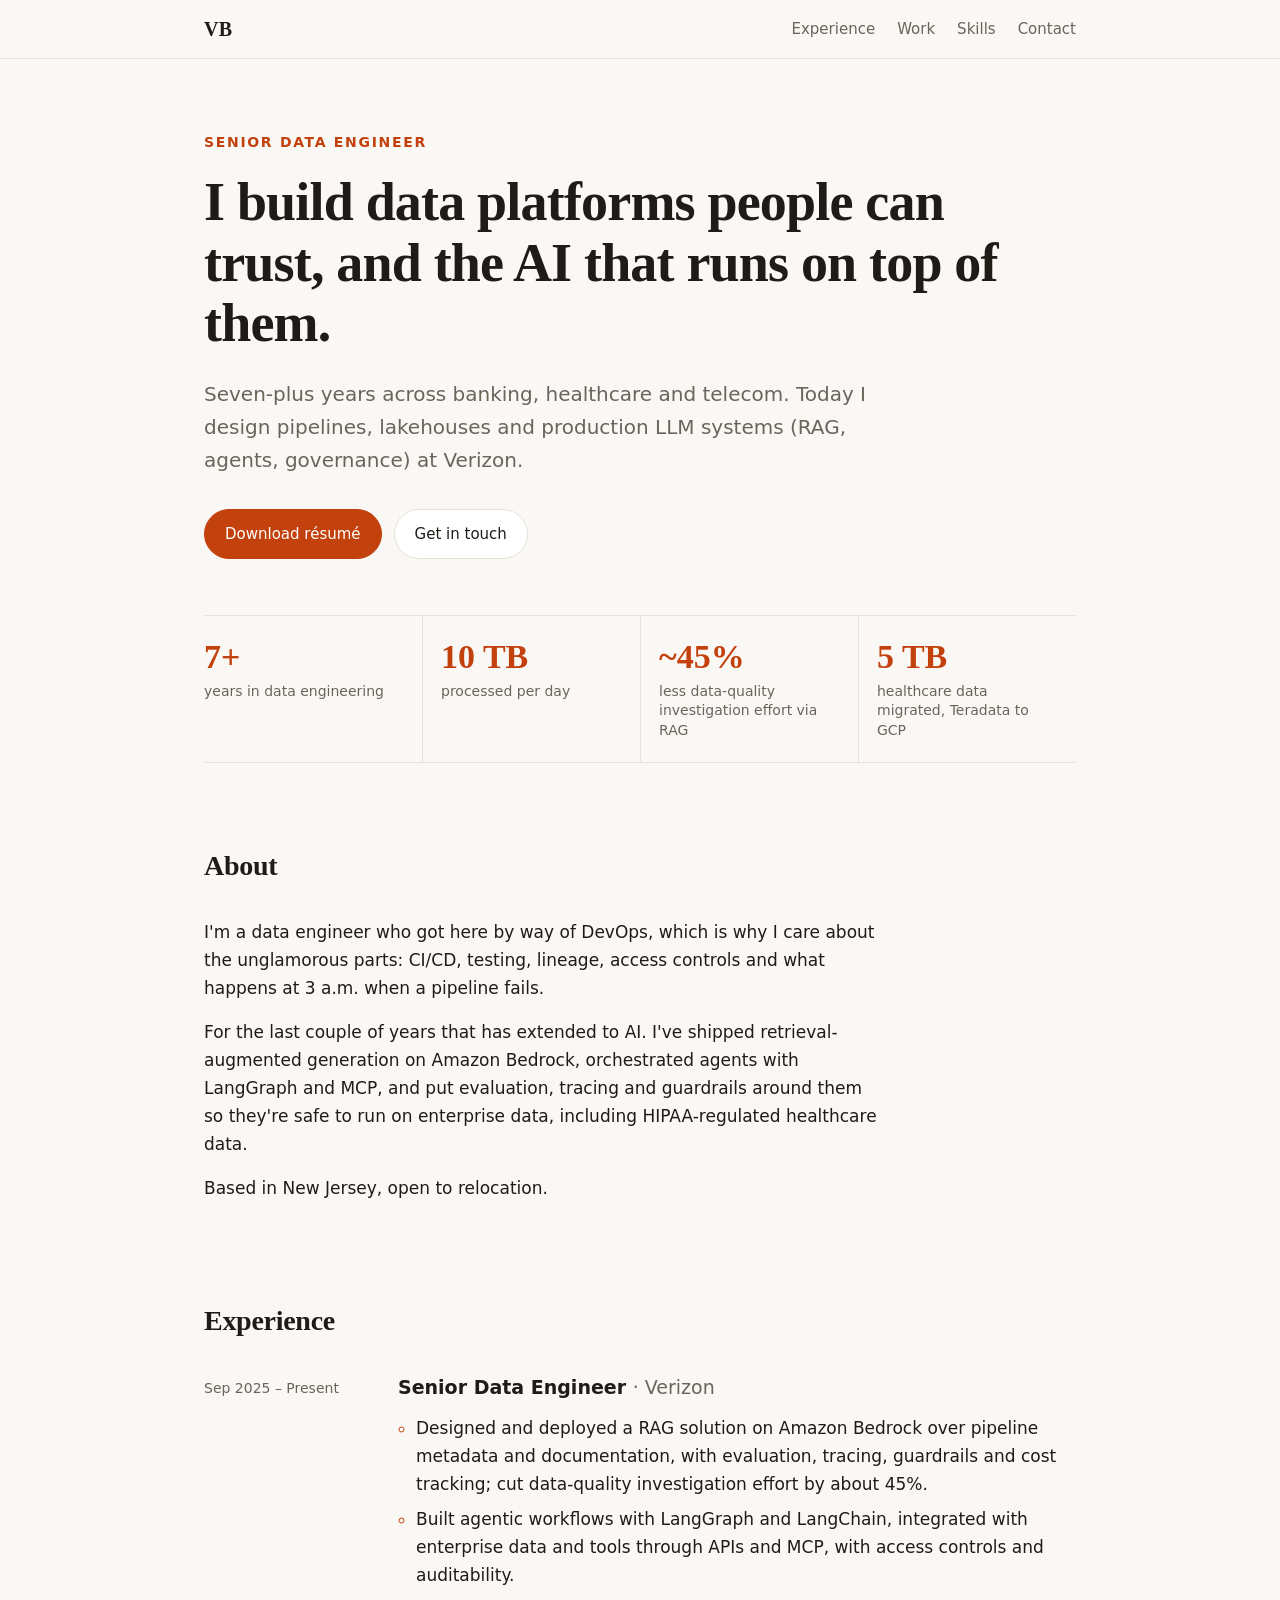
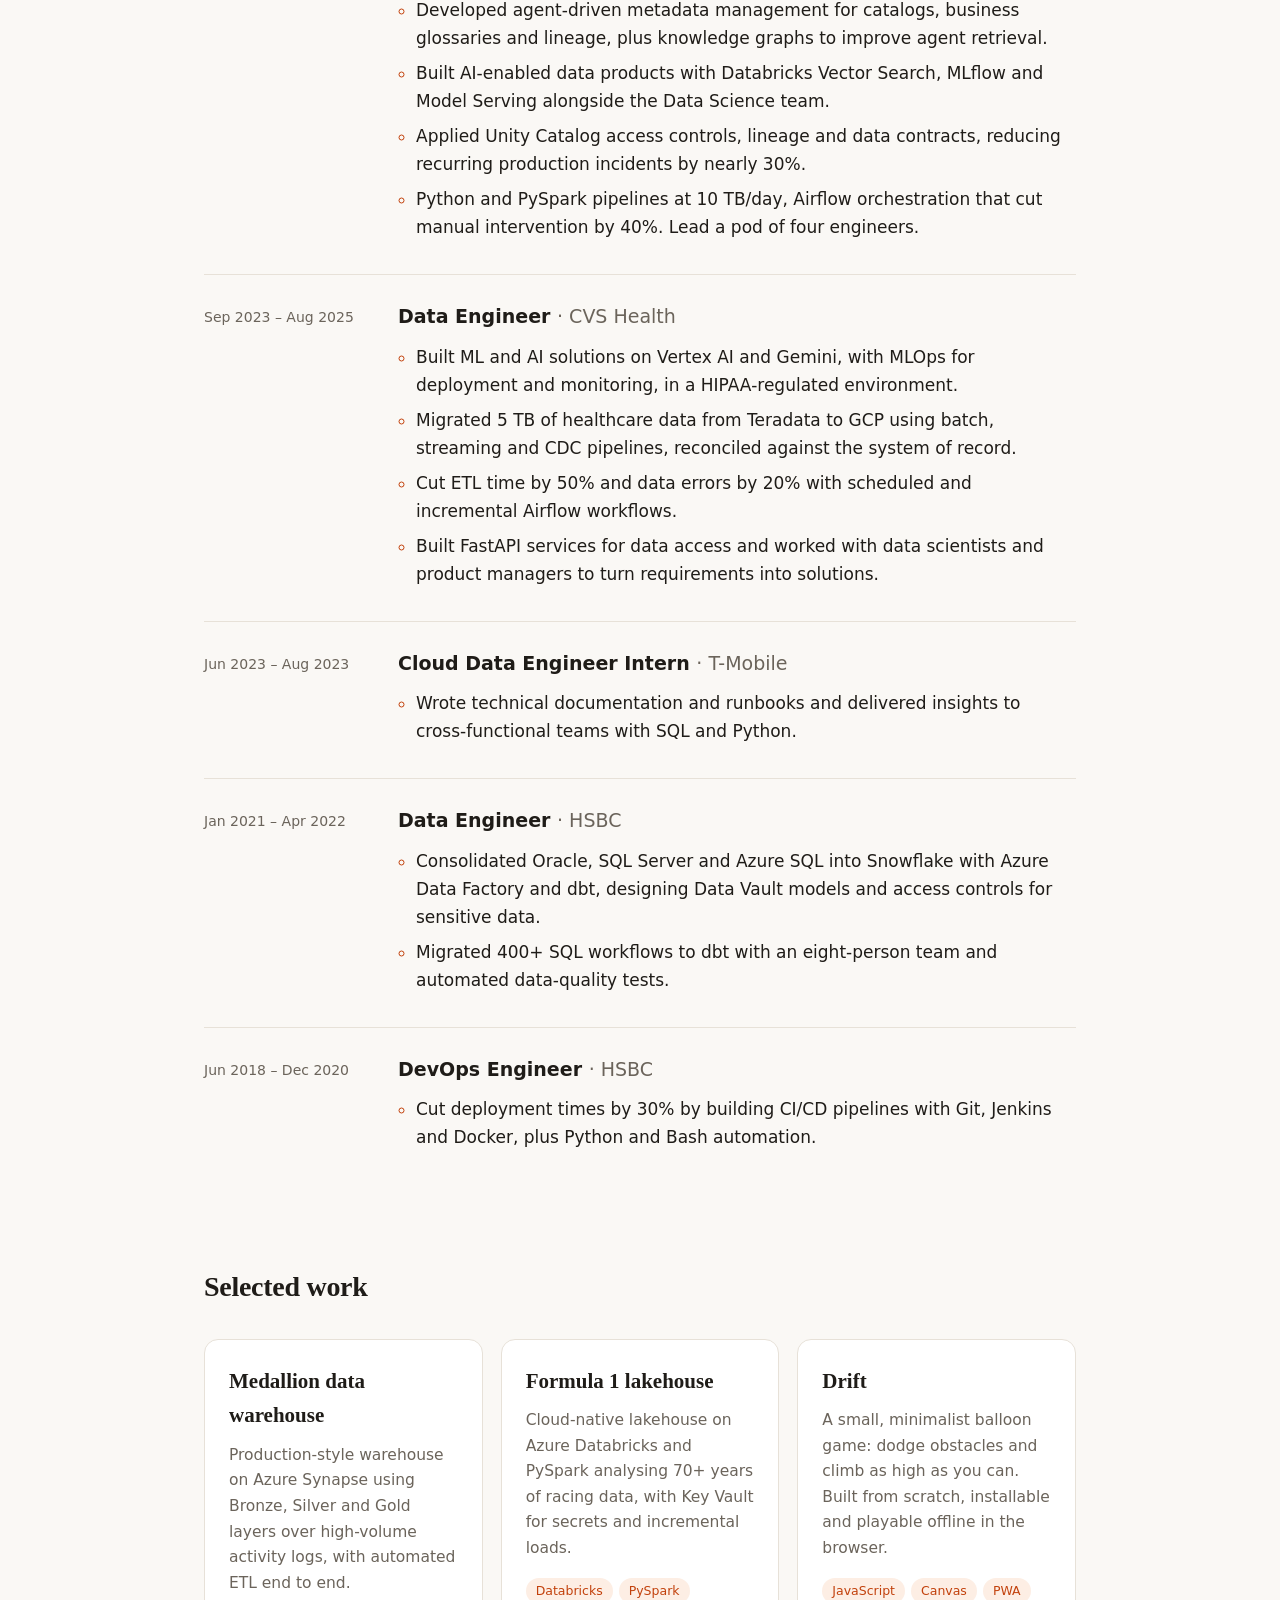
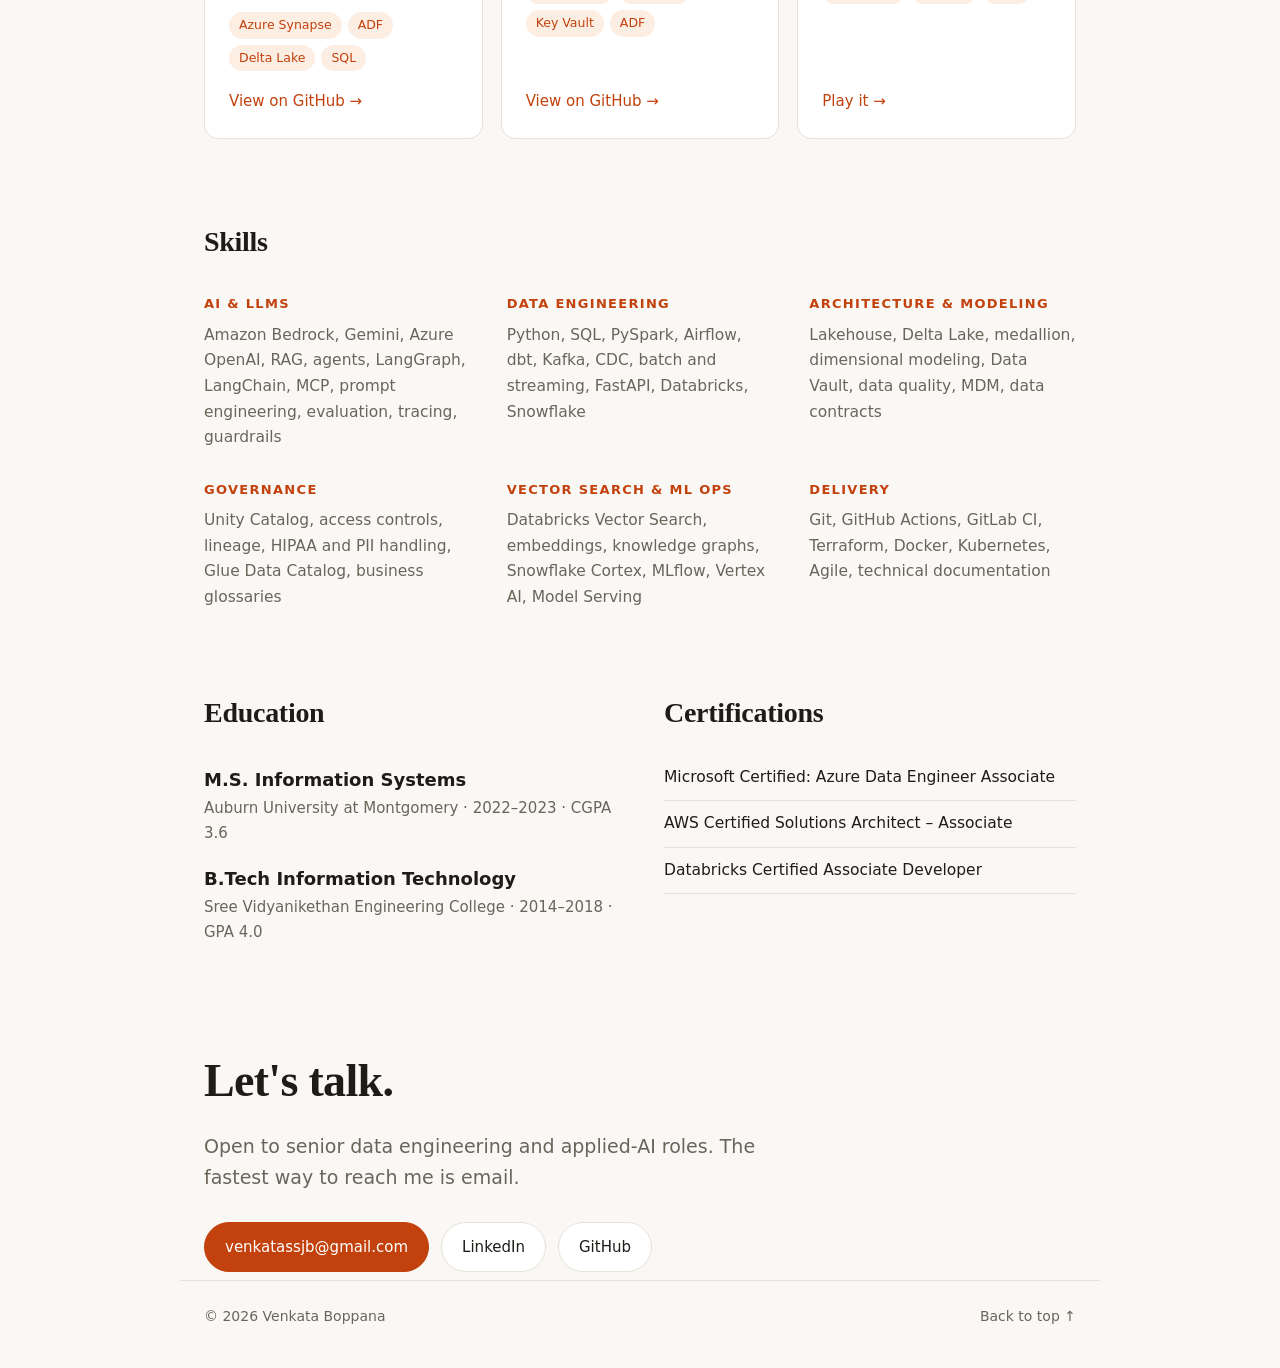
==== index.html @ f1abdfc7 "Redesign portfolio as a static, resume-aligned site Replace the themed React build with a clean stat" ====
<!doctype html>
<html lang="en">
<head>
  <meta charset="utf-8">
  <meta name="viewport" content="width=device-width, initial-scale=1">
  <title>Venkata Boppana — Senior Data Engineer</title>
  <meta name="description" content="Senior Data Engineer building reliable data platforms and production AI systems — RAG, agents, lakehouses and pipelines at scale.">
  <meta name="color-scheme" content="light dark">
  <meta property="og:title" content="Venkata Boppana — Senior Data Engineer">
  <meta property="og:description" content="Reliable data platforms and production AI systems: RAG, agents, lakehouses and pipelines at scale.">
  <meta property="og:type" content="website">
  <link rel="icon" href="data:image/svg+xml,%3Csvg xmlns='http://www.w3.org/2000/svg' viewBox='0 0 64 64'%3E%3Crect width='64' height='64' rx='14' fill='%23c2410c'/%3E%3Ctext x='32' y='44' font-family='Georgia,serif' font-size='36' font-weight='700' text-anchor='middle' fill='white'%3EVB%3C/text%3E%3C/svg%3E">
  <link rel="stylesheet" href="styles.css">
</head>
<body>
  <a class="skip" href="#main">Skip to content</a>

  <header class="nav">
    <div class="wrap nav-inner">
      <a class="brand" href="#top" aria-label="Venkata Boppana, home">VB</a>
      <nav aria-label="Primary">
        <a href="#experience">Experience</a>
        <a href="#work">Work</a>
        <a href="#skills">Skills</a>
        <a href="#contact">Contact</a>
      </nav>
    </div>
  </header>

  <main id="main">
    <!-- HERO -->
    <section class="hero wrap" id="top">
      <p class="eyebrow">Senior Data Engineer</p>
      <h1>I build data platforms people can trust, and the AI that runs on top of them.</h1>
      <p class="lede">Seven-plus years across banking, healthcare and telecom. Today I design pipelines, lakehouses and production LLM systems (RAG, agents, governance) at Verizon.</p>
      <div class="cta">
        <a class="btn primary" href="Venkata_Boppana_Resume.pdf" download>Download résumé</a>
        <a class="btn" href="#contact">Get in touch</a>
      </div>
      <dl class="stats">
        <div><dt>7+</dt><dd>years in data engineering</dd></div>
        <div><dt>10 TB</dt><dd>processed per day</dd></div>
        <div><dt>~45%</dt><dd>less data-quality investigation effort via RAG</dd></div>
        <div><dt>5 TB</dt><dd>healthcare data migrated, Teradata to GCP</dd></div>
      </dl>
    </section>

    <!-- ABOUT -->
    <section class="wrap about" id="about">
      <h2 class="section-title">About</h2>
      <div class="about-body">
        <p>I'm a data engineer who got here by way of DevOps, which is why I care about the unglamorous parts: CI/CD, testing, lineage, access controls and what happens at 3&nbsp;a.m. when a pipeline fails.</p>
        <p>For the last couple of years that has extended to AI. I've shipped retrieval-augmented generation on Amazon Bedrock, orchestrated agents with LangGraph and MCP, and put evaluation, tracing and guardrails around them so they're safe to run on enterprise data, including HIPAA-regulated healthcare data.</p>
        <p>Based in New Jersey, open to relocation.</p>
      </div>
    </section>

    <!-- EXPERIENCE -->
    <section class="wrap" id="experience">
      <h2 class="section-title">Experience</h2>
      <ol class="timeline">
        <li>
          <div class="when">Sep 2025 – Present</div>
          <div class="what">
            <h3>Senior Data Engineer <span>Verizon</span></h3>
            <ul>
              <li>Designed and deployed a RAG solution on Amazon Bedrock over pipeline metadata and documentation, with evaluation, tracing, guardrails and cost tracking; cut data-quality investigation effort by about 45%.</li>
              <li>Built agentic workflows with LangGraph and LangChain, integrated with enterprise data and tools through APIs and MCP, with access controls and auditability.</li>
              <li>Developed agent-driven metadata management for catalogs, business glossaries and lineage, plus knowledge graphs to improve agent retrieval.</li>
              <li>Built AI-enabled data products with Databricks Vector Search, MLflow and Model Serving alongside the Data Science team.</li>
              <li>Applied Unity Catalog access controls, lineage and data contracts, reducing recurring production incidents by nearly 30%.</li>
              <li>Python and PySpark pipelines at 10&nbsp;TB/day, Airflow orchestration that cut manual intervention by 40%. Lead a pod of four engineers.</li>
            </ul>
          </div>
        </li>
        <li>
          <div class="when">Sep 2023 – Aug 2025</div>
          <div class="what">
            <h3>Data Engineer <span>CVS Health</span></h3>
            <ul>
              <li>Built ML and AI solutions on Vertex AI and Gemini, with MLOps for deployment and monitoring, in a HIPAA-regulated environment.</li>
              <li>Migrated 5&nbsp;TB of healthcare data from Teradata to GCP using batch, streaming and CDC pipelines, reconciled against the system of record.</li>
              <li>Cut ETL time by 50% and data errors by 20% with scheduled and incremental Airflow workflows.</li>
              <li>Built FastAPI services for data access and worked with data scientists and product managers to turn requirements into solutions.</li>
            </ul>
          </div>
        </li>
        <li>
          <div class="when">Jun 2023 – Aug 2023</div>
          <div class="what">
            <h3>Cloud Data Engineer Intern <span>T-Mobile</span></h3>
            <ul><li>Wrote technical documentation and runbooks and delivered insights to cross-functional teams with SQL and Python.</li></ul>
          </div>
        </li>
        <li>
          <div class="when">Jan 2021 – Apr 2022</div>
          <div class="what">
            <h3>Data Engineer <span>HSBC</span></h3>
            <ul>
              <li>Consolidated Oracle, SQL Server and Azure SQL into Snowflake with Azure Data Factory and dbt, designing Data Vault models and access controls for sensitive data.</li>
              <li>Migrated 400+ SQL workflows to dbt with an eight-person team and automated data-quality tests.</li>
            </ul>
          </div>
        </li>
        <li>
          <div class="when">Jun 2018 – Dec 2020</div>
          <div class="what">
            <h3>DevOps Engineer <span>HSBC</span></h3>
            <ul><li>Cut deployment times by 30% by building CI/CD pipelines with Git, Jenkins and Docker, plus Python and Bash automation.</li></ul>
          </div>
        </li>
      </ol>
    </section>

    <!-- WORK -->
    <section class="wrap" id="work">
      <h2 class="section-title">Selected work</h2>
      <div class="cards">
        <article class="card">
          <h3>Medallion data warehouse</h3>
          <p>Production-style warehouse on Azure Synapse using Bronze, Silver and Gold layers over high-volume activity logs, with automated ETL end to end.</p>
          <ul class="tags"><li>Azure Synapse</li><li>ADF</li><li>Delta Lake</li><li>SQL</li></ul>
          <a class="link" href="https://github.com/VenkataSathyaBoppana/DataWareHouse_Activity" target="_blank" rel="noopener">View on GitHub →</a>
        </article>
        <article class="card">
          <h3>Formula 1 lakehouse</h3>
          <p>Cloud-native lakehouse on Azure Databricks and PySpark analysing 70+ years of racing data, with Key Vault for secrets and incremental loads.</p>
          <ul class="tags"><li>Databricks</li><li>PySpark</li><li>Key Vault</li><li>ADF</li></ul>
          <a class="link" href="https://github.com/VenkataSathyaBoppana/Databricks_Project_On_Formula1" target="_blank" rel="noopener">View on GitHub →</a>
        </article>
        <article class="card">
          <h3>Drift</h3>
          <p>A small, minimalist balloon game: dodge obstacles and climb as high as you can. Built from scratch, installable and playable offline in the browser.</p>
          <ul class="tags"><li>JavaScript</li><li>Canvas</li><li>PWA</li></ul>
          <a class="link" href="drift/">Play it →</a>
        </article>
      </div>
    </section>

    <!-- SKILLS -->
    <section class="wrap" id="skills">
      <h2 class="section-title">Skills</h2>
      <div class="skills">
        <div><h3>AI &amp; LLMs</h3><p>Amazon Bedrock, Gemini, Azure OpenAI, RAG, agents, LangGraph, LangChain, MCP, prompt engineering, evaluation, tracing, guardrails</p></div>
        <div><h3>Data engineering</h3><p>Python, SQL, PySpark, Airflow, dbt, Kafka, CDC, batch and streaming, FastAPI, Databricks, Snowflake</p></div>
        <div><h3>Architecture &amp; modeling</h3><p>Lakehouse, Delta Lake, medallion, dimensional modeling, Data Vault, data quality, MDM, data contracts</p></div>
        <div><h3>Governance</h3><p>Unity Catalog, access controls, lineage, HIPAA and PII handling, Glue Data Catalog, business glossaries</p></div>
        <div><h3>Vector search &amp; ML ops</h3><p>Databricks Vector Search, embeddings, knowledge graphs, Snowflake Cortex, MLflow, Vertex AI, Model Serving</p></div>
        <div><h3>Delivery</h3><p>Git, GitHub Actions, GitLab CI, Terraform, Docker, Kubernetes, Agile, technical documentation</p></div>
      </div>
    </section>

    <!-- EDUCATION -->
    <section class="wrap two-col" id="education">
      <div>
        <h2 class="section-title">Education</h2>
        <div class="edu">
          <h3>M.S. Information Systems</h3>
          <p>Auburn University at Montgomery · 2022–2023 · CGPA 3.6</p>
        </div>
        <div class="edu">
          <h3>B.Tech Information Technology</h3>
          <p>Sree Vidyanikethan Engineering College · 2014–2018 · GPA 4.0</p>
        </div>
      </div>
      <div>
        <h2 class="section-title">Certifications</h2>
        <ul class="certs">
          <li>Microsoft Certified: Azure Data Engineer Associate</li>
          <li>AWS Certified Solutions Architect – Associate</li>
          <li>Databricks Certified Associate Developer</li>
        </ul>
      </div>
    </section>

    <!-- CONTACT -->
    <section class="wrap contact" id="contact">
      <h2>Let's talk.</h2>
      <p>Open to senior data engineering and applied-AI roles. The fastest way to reach me is email.</p>
      <div class="cta">
        <a class="btn primary" href="mailto:venkatassjb@gmail.com">venkatassjb@gmail.com</a>
        <a class="btn" href="https://www.linkedin.com/in/venkata-sathya-sai-jashwanth-boppana/" target="_blank" rel="noopener">LinkedIn</a>
        <a class="btn" href="https://github.com/VenkataSathyaBoppana" target="_blank" rel="noopener">GitHub</a>
      </div>
    </section>
  </main>

  <footer class="wrap foot">
    <span>© <span id="yr">2026</span> Venkata Boppana</span>
    <a href="#top">Back to top ↑</a>
  </footer>

  <script src="script.js"></script>
</body>
</html>
---- styles.css ----
:root {
  --bg: #faf8f5;
  --surface: #ffffff;
  --fg: #1f1c18;
  --muted: #6b645b;
  --line: #e7e1d8;
  --accent: #c2410c;
  --accent-soft: #fdeee4;
  --serif: "Iowan Old Style", "Palatino Linotype", Palatino, Georgia, "Times New Roman", serif;
  --sans: ui-sans-serif, system-ui, -apple-system, "Segoe UI", Roboto, "Helvetica Neue", Arial, sans-serif;
  --radius: 14px;
}
@media (prefers-color-scheme: dark) {
  :root {
    --bg: #16140f;
    --surface: #1e1b15;
    --fg: #f1ece4;
    --muted: #a39a8c;
    --line: #2e2a22;
    --accent: #f08a52;
    --accent-soft: #2a1d14;
  }
}
* { box-sizing: border-box; }
html { scroll-behavior: smooth; scroll-padding-top: 72px; }
body {
  margin: 0; background: var(--bg); color: var(--fg);
  font: 17px/1.65 var(--sans); -webkit-font-smoothing: antialiased;
}
a { color: inherit; }
.wrap { max-width: 920px; margin: 0 auto; padding: 0 24px; }
.skip { position: absolute; left: -999px; }
.skip:focus { left: 16px; top: 12px; background: var(--fg); color: var(--bg); padding: 8px 12px; border-radius: 8px; z-index: 50; }

/* nav */
.nav { position: sticky; top: 0; z-index: 20; background: color-mix(in srgb, var(--bg) 88%, transparent); backdrop-filter: blur(10px); border-bottom: 1px solid var(--line); }
.nav-inner { display: flex; align-items: center; justify-content: space-between; height: 58px; }
.brand { font-family: var(--serif); font-weight: 700; font-size: 20px; text-decoration: none; letter-spacing: .02em; }
.nav nav { display: flex; gap: 22px; }
.nav nav a { text-decoration: none; font-size: 15px; color: var(--muted); transition: color .15s; }
.nav nav a:hover { color: var(--fg); }

/* hero */
.hero { padding-top: 96px; padding-bottom: 56px; }
.eyebrow { color: var(--accent); font-weight: 600; font-size: 14px; letter-spacing: .12em; text-transform: uppercase; margin: 0 0 18px; }
h1 { font-family: var(--serif); font-weight: 600; font-size: clamp(34px, 5.6vw, 54px); line-height: 1.12; letter-spacing: -.015em; margin: 0 0 24px; max-width: 18em; }
.lede { font-size: 20px; color: var(--muted); max-width: 36em; margin: 0 0 32px; }
.cta { display: flex; flex-wrap: wrap; gap: 12px; }
.btn { display: inline-block; padding: 12px 20px; border-radius: 999px; border: 1px solid var(--line); background: var(--surface); text-decoration: none; font-weight: 500; font-size: 15px; transition: transform .15s, border-color .15s; }
.btn:hover { transform: translateY(-1px); border-color: var(--accent); }
.btn.primary { background: var(--accent); border-color: var(--accent); color: #fff; }
@media (prefers-color-scheme: dark) { .btn.primary { color: #1a0e06; } }

.stats { display: grid; grid-template-columns: repeat(4, 1fr); gap: 0; margin: 56px 0 0; border-top: 1px solid var(--line); border-bottom: 1px solid var(--line); }
.stats div { padding: 22px 18px 22px 0; }
.stats div + div { padding-left: 18px; border-left: 1px solid var(--line); }
.stats dt { font-family: var(--serif); font-size: 34px; font-weight: 600; line-height: 1.1; color: var(--accent); }
.stats dd { margin: 6px 0 0; font-size: 14px; color: var(--muted); line-height: 1.4; }

/* sections */
section.wrap { padding-top: 72px; padding-bottom: 8px; }
.section-title { font-family: var(--serif); font-weight: 600; font-size: 28px; margin: 0 0 28px; letter-spacing: -.01em; }
.about-body { max-width: 40em; }
.about-body p { margin: 0 0 16px; }

/* timeline */
.timeline { list-style: none; margin: 0; padding: 0; }
.timeline li { display: grid; grid-template-columns: 170px 1fr; gap: 24px; padding: 26px 0; border-top: 1px solid var(--line); }
.timeline li:first-child { border-top: 0; padding-top: 0; }
.when { color: var(--muted); font-size: 14px; padding-top: 5px; }
.what h3 { font-size: 19px; margin: 0 0 10px; font-weight: 600; }
.what h3 span { color: var(--muted); font-weight: 400; }
.what h3 span::before { content: "· "; }
.what ul { margin: 0; padding-left: 18px; }
.what li { margin: 0 0 7px; padding: 0; border: 0; display: list-item; }
.what li::marker { color: var(--accent); }

/* cards */
.cards { display: grid; grid-template-columns: repeat(auto-fit, minmax(250px, 1fr)); gap: 18px; }
.card { background: var(--surface); border: 1px solid var(--line); border-radius: var(--radius); padding: 24px; display: flex; flex-direction: column; transition: transform .2s, box-shadow .2s, border-color .2s; }
.card:hover { transform: translateY(-3px); border-color: var(--accent); box-shadow: 0 10px 30px -18px rgba(0,0,0,.35); }
.card h3 { font-family: var(--serif); font-size: 21px; margin: 0 0 10px; font-weight: 600; }
.card p { margin: 0 0 16px; color: var(--muted); font-size: 15.5px; }
.tags { list-style: none; display: flex; flex-wrap: wrap; gap: 6px; margin: 0 0 18px; padding: 0; }
.tags li { background: var(--accent-soft); color: var(--accent); font-size: 12.5px; padding: 3px 10px; border-radius: 999px; font-weight: 500; }
.link { margin-top: auto; text-decoration: none; font-weight: 500; font-size: 15px; color: var(--accent); }
.link:hover { text-decoration: underline; }

/* skills */
.skills { display: grid; grid-template-columns: repeat(auto-fit, minmax(260px, 1fr)); gap: 28px 36px; }
.skills h3 { font-size: 13px; letter-spacing: .1em; text-transform: uppercase; color: var(--accent); margin: 0 0 8px; font-weight: 600; }
.skills p { margin: 0; font-size: 15.5px; color: var(--muted); }

/* education */
.two-col { display: grid; grid-template-columns: 1fr 1fr; gap: 48px; }
.edu { margin-bottom: 18px; }
.edu h3 { margin: 0; font-size: 18px; font-weight: 600; }
.edu p { margin: 2px 0 0; color: var(--muted); font-size: 15px; }
.certs { list-style: none; padding: 0; margin: 0; }
.certs li { padding: 10px 0; border-bottom: 1px solid var(--line); font-size: 15.5px; }
.certs li:first-child { padding-top: 0; }

/* contact */
.contact { padding-top: 96px; padding-bottom: 72px; }
.contact h2 { font-family: var(--serif); font-weight: 600; font-size: clamp(32px, 5vw, 46px); margin: 0 0 12px; letter-spacing: -.015em; }
.contact p { color: var(--muted); font-size: 19px; max-width: 32em; margin: 0 0 28px; }

.foot { display: flex; justify-content: space-between; padding-top: 24px; padding-bottom: 40px; border-top: 1px solid var(--line); color: var(--muted); font-size: 14px; }
.foot a { text-decoration: none; }
.foot a:hover { color: var(--fg); }

/* reveal on scroll */
.reveal { opacity: 0; transform: translateY(14px); transition: opacity .6s ease, transform .6s ease; }
.reveal.in { opacity: 1; transform: none; }

a:focus-visible, .btn:focus-visible { outline: 2px solid var(--accent); outline-offset: 3px; }

@media (max-width: 720px) {
  body { font-size: 16.5px; }
  .nav nav { gap: 14px; }
  .nav nav a:nth-child(n+3) { display: none; }
  .hero { padding-top: 56px; }
  .stats { grid-template-columns: 1fr 1fr; }
  .stats div:nth-child(3) { padding-left: 0; border-left: 0; }
  .stats div:nth-child(n+3) { border-top: 1px solid var(--line); }
  .timeline li { grid-template-columns: 1fr; gap: 4px; }
  .two-col { grid-template-columns: 1fr; gap: 24px; }
}
@media (prefers-reduced-motion: reduce) {
  html { scroll-behavior: auto; }
  .reveal { opacity: 1; transform: none; transition: none; }
  .card, .btn { transition: none; }
}
@media print { .nav, .cta, .foot { display: none; } .reveal { opacity: 1; transform: none; } }
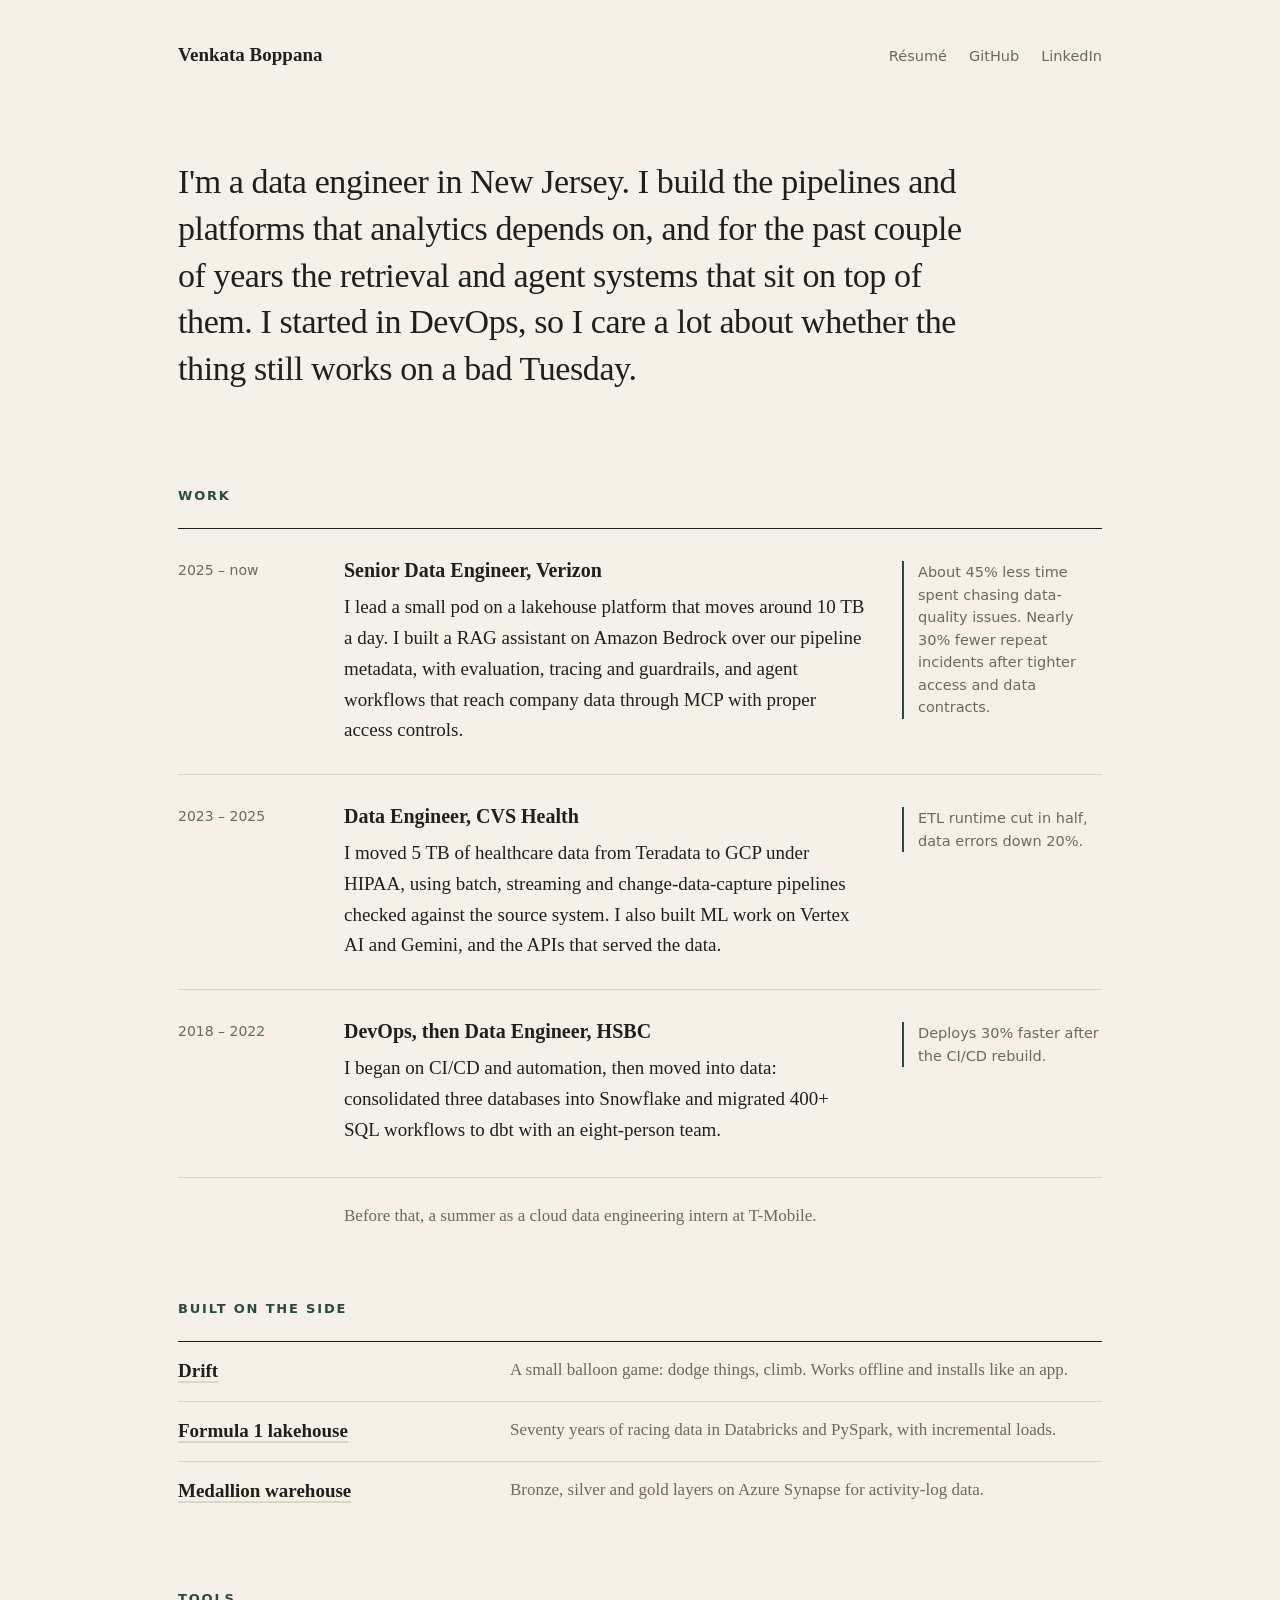
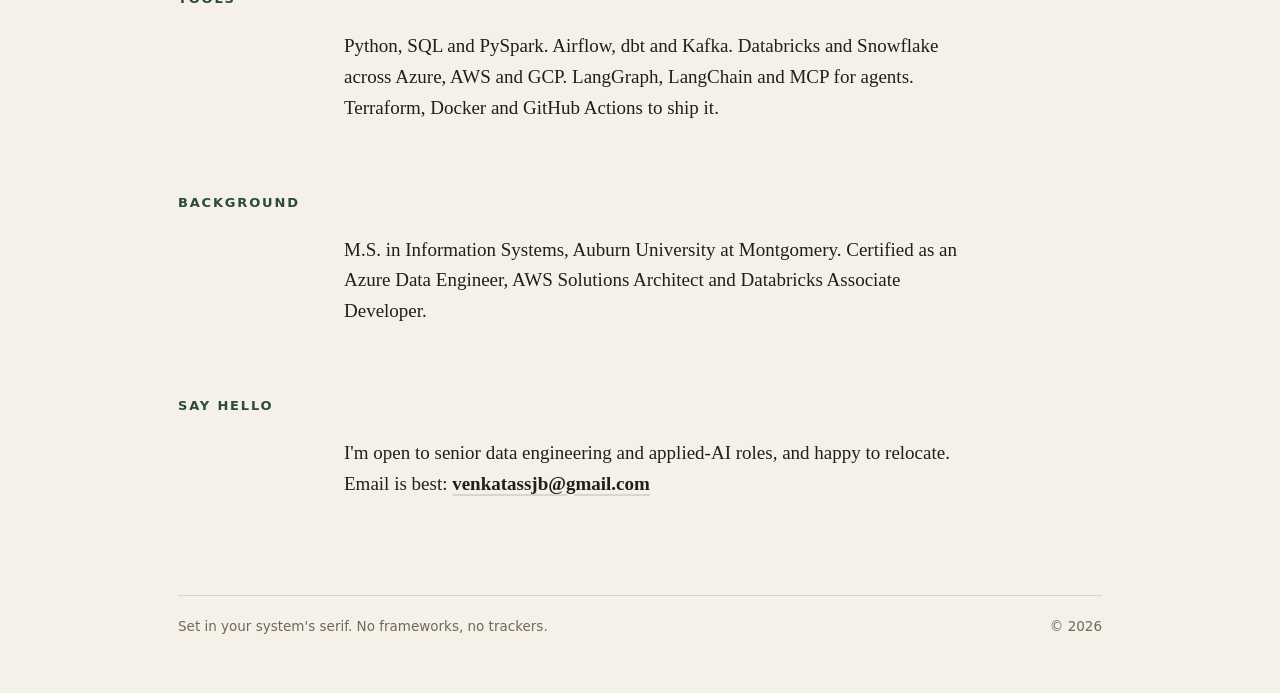
==== commit 9dbe8772: "Make portfolio quieter: typeset layout with margin notes, fewer points Drop cards, pills, stat tiles" ====
--- a/index.html
+++ b/index.html
@@ -3,193 +3,92 @@
 <head>
   <meta charset="utf-8">
   <meta name="viewport" content="width=device-width, initial-scale=1">
-  <title>Venkata Boppana — Senior Data Engineer</title>
-  <meta name="description" content="Senior Data Engineer building reliable data platforms and production AI systems — RAG, agents, lakehouses and pipelines at scale.">
+  <title>Venkata Boppana</title>
+  <meta name="description" content="Venkata Boppana is a senior data engineer in New Jersey building data platforms and the retrieval and agent systems that run on them.">
   <meta name="color-scheme" content="light dark">
-  <meta property="og:title" content="Venkata Boppana — Senior Data Engineer">
-  <meta property="og:description" content="Reliable data platforms and production AI systems: RAG, agents, lakehouses and pipelines at scale.">
-  <meta property="og:type" content="website">
-  <link rel="icon" href="data:image/svg+xml,%3Csvg xmlns='http://www.w3.org/2000/svg' viewBox='0 0 64 64'%3E%3Crect width='64' height='64' rx='14' fill='%23c2410c'/%3E%3Ctext x='32' y='44' font-family='Georgia,serif' font-size='36' font-weight='700' text-anchor='middle' fill='white'%3EVB%3C/text%3E%3C/svg%3E">
+  <meta property="og:title" content="Venkata Boppana">
+  <meta property="og:description" content="Senior data engineer. Pipelines, platforms, and the retrieval and agent systems on top of them.">
+  <link rel="icon" href="data:image/svg+xml,%3Csvg xmlns='http://www.w3.org/2000/svg' viewBox='0 0 64 64'%3E%3Crect width='64' height='64' fill='%23f5f1e8'/%3E%3Ctext x='32' y='45' font-family='Georgia,serif' font-size='38' text-anchor='middle' fill='%232b4a3f'%3Ev%3C/text%3E%3C/svg%3E">
   <link rel="stylesheet" href="styles.css">
 </head>
 <body>
-  <a class="skip" href="#main">Skip to content</a>
+  <div class="page">
+    <header class="top">
+      <a href="#top" class="name">Venkata Boppana</a>
+      <nav aria-label="Primary">
+        <a href="Venkata_Boppana_Resume.pdf">Résumé</a>
+        <a href="https://github.com/VenkataSathyaBoppana" target="_blank" rel="noopener">GitHub</a>
+        <a href="https://www.linkedin.com/in/venkata-sathya-sai-jashwanth-boppana/" target="_blank" rel="noopener">LinkedIn</a>
+      </nav>
+    </header>
 
-  <header class="nav">
-    <div class="wrap nav-inner">
-      <a class="brand" href="#top" aria-label="Venkata Boppana, home">VB</a>
-      <nav aria-label="Primary">
-        <a href="#experience">Experience</a>
-        <a href="#work">Work</a>
-        <a href="#skills">Skills</a>
-        <a href="#contact">Contact</a>
-      </nav>
-    </div>
-  </header>
+    <main id="top">
+      <p class="intro">
+        I'm a data engineer in New Jersey. I build the pipelines and platforms that analytics depends on, and for the past couple of years the retrieval and agent systems that sit on top of them. I started in DevOps, so I care a lot about whether the thing still works on a bad Tuesday.
+      </p>
 
-  <main id="main">
-    <!-- HERO -->
-    <section class="hero wrap" id="top">
-      <p class="eyebrow">Senior Data Engineer</p>
-      <h1>I build data platforms people can trust, and the AI that runs on top of them.</h1>
-      <p class="lede">Seven-plus years across banking, healthcare and telecom. Today I design pipelines, lakehouses and production LLM systems (RAG, agents, governance) at Verizon.</p>
-      <div class="cta">
-        <a class="btn primary" href="Venkata_Boppana_Resume.pdf" download>Download résumé</a>
-        <a class="btn" href="#contact">Get in touch</a>
-      </div>
-      <dl class="stats">
-        <div><dt>7+</dt><dd>years in data engineering</dd></div>
-        <div><dt>10 TB</dt><dd>processed per day</dd></div>
-        <div><dt>~45%</dt><dd>less data-quality investigation effort via RAG</dd></div>
-        <div><dt>5 TB</dt><dd>healthcare data migrated, Teradata to GCP</dd></div>
-      </dl>
-    </section>
+      <h2>Work</h2>
 
-    <!-- ABOUT -->
-    <section class="wrap about" id="about">
-      <h2 class="section-title">About</h2>
-      <div class="about-body">
-        <p>I'm a data engineer who got here by way of DevOps, which is why I care about the unglamorous parts: CI/CD, testing, lineage, access controls and what happens at 3&nbsp;a.m. when a pipeline fails.</p>
-        <p>For the last couple of years that has extended to AI. I've shipped retrieval-augmented generation on Amazon Bedrock, orchestrated agents with LangGraph and MCP, and put evaluation, tracing and guardrails around them so they're safe to run on enterprise data, including HIPAA-regulated healthcare data.</p>
-        <p>Based in New Jersey, open to relocation.</p>
-      </div>
-    </section>
+      <article class="role">
+        <div class="when">2025 – now</div>
+        <div class="body">
+          <h3>Senior Data Engineer, Verizon</h3>
+          <p>I lead a small pod on a lakehouse platform that moves around 10&nbsp;TB a day. I built a RAG assistant on Amazon Bedrock over our pipeline metadata, with evaluation, tracing and guardrails, and agent workflows that reach company data through MCP with proper access controls.</p>
+        </div>
+        <aside class="note">About 45% less time spent chasing data-quality issues. Nearly 30% fewer repeat incidents after tighter access and data contracts.</aside>
+      </article>
 
-    <!-- EXPERIENCE -->
-    <section class="wrap" id="experience">
-      <h2 class="section-title">Experience</h2>
-      <ol class="timeline">
+      <article class="role">
+        <div class="when">2023 – 2025</div>
+        <div class="body">
+          <h3>Data Engineer, CVS Health</h3>
+          <p>I moved 5&nbsp;TB of healthcare data from Teradata to GCP under HIPAA, using batch, streaming and change-data-capture pipelines checked against the source system. I also built ML work on Vertex AI and Gemini, and the APIs that served the data.</p>
+        </div>
+        <aside class="note">ETL runtime cut in half, data errors down 20%.</aside>
+      </article>
+
+      <article class="role">
+        <div class="when">2018 – 2022</div>
+        <div class="body">
+          <h3>DevOps, then Data Engineer, HSBC</h3>
+          <p>I began on CI/CD and automation, then moved into data: consolidated three databases into Snowflake and migrated 400+ SQL workflows to dbt with an eight-person team.</p>
+        </div>
+        <aside class="note">Deploys 30% faster after the CI/CD rebuild.</aside>
+      </article>
+
+      <p class="aside-line">Before that, a summer as a cloud data engineering intern at T-Mobile.</p>
+
+      <h2>Built on the side</h2>
+      <ul class="plain">
         <li>
-          <div class="when">Sep 2025 – Present</div>
-          <div class="what">
-            <h3>Senior Data Engineer <span>Verizon</span></h3>
-            <ul>
-              <li>Designed and deployed a RAG solution on Amazon Bedrock over pipeline metadata and documentation, with evaluation, tracing, guardrails and cost tracking; cut data-quality investigation effort by about 45%.</li>
-              <li>Built agentic workflows with LangGraph and LangChain, integrated with enterprise data and tools through APIs and MCP, with access controls and auditability.</li>
-              <li>Developed agent-driven metadata management for catalogs, business glossaries and lineage, plus knowledge graphs to improve agent retrieval.</li>
-              <li>Built AI-enabled data products with Databricks Vector Search, MLflow and Model Serving alongside the Data Science team.</li>
-              <li>Applied Unity Catalog access controls, lineage and data contracts, reducing recurring production incidents by nearly 30%.</li>
-              <li>Python and PySpark pipelines at 10&nbsp;TB/day, Airflow orchestration that cut manual intervention by 40%. Lead a pod of four engineers.</li>
-            </ul>
-          </div>
+          <a href="drift/">Drift</a>
+          <span>A small balloon game: dodge things, climb. Works offline and installs like an app.</span>
         </li>
         <li>
-          <div class="when">Sep 2023 – Aug 2025</div>
-          <div class="what">
-            <h3>Data Engineer <span>CVS Health</span></h3>
-            <ul>
-              <li>Built ML and AI solutions on Vertex AI and Gemini, with MLOps for deployment and monitoring, in a HIPAA-regulated environment.</li>
-              <li>Migrated 5&nbsp;TB of healthcare data from Teradata to GCP using batch, streaming and CDC pipelines, reconciled against the system of record.</li>
-              <li>Cut ETL time by 50% and data errors by 20% with scheduled and incremental Airflow workflows.</li>
-              <li>Built FastAPI services for data access and worked with data scientists and product managers to turn requirements into solutions.</li>
-            </ul>
-          </div>
+          <a href="https://github.com/VenkataSathyaBoppana/Databricks_Project_On_Formula1" target="_blank" rel="noopener">Formula 1 lakehouse</a>
+          <span>Seventy years of racing data in Databricks and PySpark, with incremental loads.</span>
         </li>
         <li>
-          <div class="when">Jun 2023 – Aug 2023</div>
-          <div class="what">
-            <h3>Cloud Data Engineer Intern <span>T-Mobile</span></h3>
-            <ul><li>Wrote technical documentation and runbooks and delivered insights to cross-functional teams with SQL and Python.</li></ul>
-          </div>
+          <a href="https://github.com/VenkataSathyaBoppana/DataWareHouse_Activity" target="_blank" rel="noopener">Medallion warehouse</a>
+          <span>Bronze, silver and gold layers on Azure Synapse for activity-log data.</span>
         </li>
-        <li>
-          <div class="when">Jan 2021 – Apr 2022</div>
-          <div class="what">
-            <h3>Data Engineer <span>HSBC</span></h3>
-            <ul>
-              <li>Consolidated Oracle, SQL Server and Azure SQL into Snowflake with Azure Data Factory and dbt, designing Data Vault models and access controls for sensitive data.</li>
-              <li>Migrated 400+ SQL workflows to dbt with an eight-person team and automated data-quality tests.</li>
-            </ul>
-          </div>
-        </li>
-        <li>
-          <div class="when">Jun 2018 – Dec 2020</div>
-          <div class="what">
-            <h3>DevOps Engineer <span>HSBC</span></h3>
-            <ul><li>Cut deployment times by 30% by building CI/CD pipelines with Git, Jenkins and Docker, plus Python and Bash automation.</li></ul>
-          </div>
-        </li>
-      </ol>
-    </section>
+      </ul>
 
-    <!-- WORK -->
-    <section class="wrap" id="work">
-      <h2 class="section-title">Selected work</h2>
-      <div class="cards">
-        <article class="card">
-          <h3>Medallion data warehouse</h3>
-          <p>Production-style warehouse on Azure Synapse using Bronze, Silver and Gold layers over high-volume activity logs, with automated ETL end to end.</p>
-          <ul class="tags"><li>Azure Synapse</li><li>ADF</li><li>Delta Lake</li><li>SQL</li></ul>
-          <a class="link" href="https://github.com/VenkataSathyaBoppana/DataWareHouse_Activity" target="_blank" rel="noopener">View on GitHub →</a>
-        </article>
-        <article class="card">
-          <h3>Formula 1 lakehouse</h3>
-          <p>Cloud-native lakehouse on Azure Databricks and PySpark analysing 70+ years of racing data, with Key Vault for secrets and incremental loads.</p>
-          <ul class="tags"><li>Databricks</li><li>PySpark</li><li>Key Vault</li><li>ADF</li></ul>
-          <a class="link" href="https://github.com/VenkataSathyaBoppana/Databricks_Project_On_Formula1" target="_blank" rel="noopener">View on GitHub →</a>
-        </article>
-        <article class="card">
-          <h3>Drift</h3>
-          <p>A small, minimalist balloon game: dodge obstacles and climb as high as you can. Built from scratch, installable and playable offline in the browser.</p>
-          <ul class="tags"><li>JavaScript</li><li>Canvas</li><li>PWA</li></ul>
-          <a class="link" href="drift/">Play it →</a>
-        </article>
-      </div>
-    </section>
+      <h2>Tools</h2>
+      <p class="prose">Python, SQL and PySpark. Airflow, dbt and Kafka. Databricks and Snowflake across Azure, AWS and GCP. LangGraph, LangChain and MCP for agents. Terraform, Docker and GitHub Actions to ship it.</p>
 
-    <!-- SKILLS -->
-    <section class="wrap" id="skills">
-      <h2 class="section-title">Skills</h2>
-      <div class="skills">
-        <div><h3>AI &amp; LLMs</h3><p>Amazon Bedrock, Gemini, Azure OpenAI, RAG, agents, LangGraph, LangChain, MCP, prompt engineering, evaluation, tracing, guardrails</p></div>
-        <div><h3>Data engineering</h3><p>Python, SQL, PySpark, Airflow, dbt, Kafka, CDC, batch and streaming, FastAPI, Databricks, Snowflake</p></div>
-        <div><h3>Architecture &amp; modeling</h3><p>Lakehouse, Delta Lake, medallion, dimensional modeling, Data Vault, data quality, MDM, data contracts</p></div>
-        <div><h3>Governance</h3><p>Unity Catalog, access controls, lineage, HIPAA and PII handling, Glue Data Catalog, business glossaries</p></div>
-        <div><h3>Vector search &amp; ML ops</h3><p>Databricks Vector Search, embeddings, knowledge graphs, Snowflake Cortex, MLflow, Vertex AI, Model Serving</p></div>
-        <div><h3>Delivery</h3><p>Git, GitHub Actions, GitLab CI, Terraform, Docker, Kubernetes, Agile, technical documentation</p></div>
-      </div>
-    </section>
+      <h2>Background</h2>
+      <p class="prose">M.S. in Information Systems, Auburn University at Montgomery. Certified as an Azure Data Engineer, AWS Solutions Architect and Databricks Associate Developer.</p>
 
-    <!-- EDUCATION -->
-    <section class="wrap two-col" id="education">
-      <div>
-        <h2 class="section-title">Education</h2>
-        <div class="edu">
-          <h3>M.S. Information Systems</h3>
-          <p>Auburn University at Montgomery · 2022–2023 · CGPA 3.6</p>
-        </div>
-        <div class="edu">
-          <h3>B.Tech Information Technology</h3>
-          <p>Sree Vidyanikethan Engineering College · 2014–2018 · GPA 4.0</p>
-        </div>
-      </div>
-      <div>
-        <h2 class="section-title">Certifications</h2>
-        <ul class="certs">
-          <li>Microsoft Certified: Azure Data Engineer Associate</li>
-          <li>AWS Certified Solutions Architect – Associate</li>
-          <li>Databricks Certified Associate Developer</li>
-        </ul>
-      </div>
-    </section>
+      <h2>Say hello</h2>
+      <p class="prose">I'm open to senior data engineering and applied-AI roles, and happy to relocate. Email is best: <a class="mail" href="mailto:venkatassjb@gmail.com">venkatassjb@gmail.com</a></p>
+    </main>
 
-    <!-- CONTACT -->
-    <section class="wrap contact" id="contact">
-      <h2>Let's talk.</h2>
-      <p>Open to senior data engineering and applied-AI roles. The fastest way to reach me is email.</p>
-      <div class="cta">
-        <a class="btn primary" href="mailto:venkatassjb@gmail.com">venkatassjb@gmail.com</a>
-        <a class="btn" href="https://www.linkedin.com/in/venkata-sathya-sai-jashwanth-boppana/" target="_blank" rel="noopener">LinkedIn</a>
-        <a class="btn" href="https://github.com/VenkataSathyaBoppana" target="_blank" rel="noopener">GitHub</a>
-      </div>
-    </section>
-  </main>
-
-  <footer class="wrap foot">
-    <span>© <span id="yr">2026</span> Venkata Boppana</span>
-    <a href="#top">Back to top ↑</a>
-  </footer>
-
-  <script src="script.js"></script>
+    <footer>
+      <span>Set in your system's serif. No frameworks, no trackers.</span>
+      <span>© <span id="yr">2026</span></span>
+    </footer>
+  </div>
+  <script>document.getElementById('yr').textContent = new Date().getFullYear();</script>
 </body>
 </html>
--- a/styles.css
+++ b/styles.css
@@ -1,134 +1,76 @@
 :root {
-  --bg: #faf8f5;
-  --surface: #ffffff;
-  --fg: #1f1c18;
-  --muted: #6b645b;
-  --line: #e7e1d8;
-  --accent: #c2410c;
-  --accent-soft: #fdeee4;
-  --serif: "Iowan Old Style", "Palatino Linotype", Palatino, Georgia, "Times New Roman", serif;
-  --sans: ui-sans-serif, system-ui, -apple-system, "Segoe UI", Roboto, "Helvetica Neue", Arial, sans-serif;
-  --radius: 14px;
+  --paper: #f5f1e8;
+  --ink: #221f1a;
+  --muted: #6f685b;
+  --rule: #ddd6c6;
+  --accent: #2b4a3f;
+  --serif: "Iowan Old Style", "Palatino Linotype", Palatino, "Book Antiqua", Georgia, serif;
+  --sans: ui-sans-serif, system-ui, -apple-system, "Segoe UI", Roboto, Helvetica, Arial, sans-serif;
 }
 @media (prefers-color-scheme: dark) {
-  :root {
-    --bg: #16140f;
-    --surface: #1e1b15;
-    --fg: #f1ece4;
-    --muted: #a39a8c;
-    --line: #2e2a22;
-    --accent: #f08a52;
-    --accent-soft: #2a1d14;
-  }
+  :root { --paper: #181713; --ink: #ebe6da; --muted: #9b9486; --rule: #2d2b24; --accent: #9cc4b3; }
 }
 * { box-sizing: border-box; }
-html { scroll-behavior: smooth; scroll-padding-top: 72px; }
+html { scroll-behavior: smooth; }
 body {
-  margin: 0; background: var(--bg); color: var(--fg);
-  font: 17px/1.65 var(--sans); -webkit-font-smoothing: antialiased;
+  margin: 0; background: var(--paper); color: var(--ink);
+  font: 19px/1.62 var(--serif); -webkit-font-smoothing: antialiased;
+  text-rendering: optimizeLegibility;
 }
-a { color: inherit; }
-.wrap { max-width: 920px; margin: 0 auto; padding: 0 24px; }
-.skip { position: absolute; left: -999px; }
-.skip:focus { left: 16px; top: 12px; background: var(--fg); color: var(--bg); padding: 8px 12px; border-radius: 8px; z-index: 50; }
+::selection { background: var(--accent); color: var(--paper); }
 
-/* nav */
-.nav { position: sticky; top: 0; z-index: 20; background: color-mix(in srgb, var(--bg) 88%, transparent); backdrop-filter: blur(10px); border-bottom: 1px solid var(--line); }
-.nav-inner { display: flex; align-items: center; justify-content: space-between; height: 58px; }
-.brand { font-family: var(--serif); font-weight: 700; font-size: 20px; text-decoration: none; letter-spacing: .02em; }
-.nav nav { display: flex; gap: 22px; }
-.nav nav a { text-decoration: none; font-size: 15px; color: var(--muted); transition: color .15s; }
-.nav nav a:hover { color: var(--fg); }
+.page { max-width: 980px; margin: 0 auto; padding: 40px 28px 56px; }
 
-/* hero */
-.hero { padding-top: 96px; padding-bottom: 56px; }
-.eyebrow { color: var(--accent); font-weight: 600; font-size: 14px; letter-spacing: .12em; text-transform: uppercase; margin: 0 0 18px; }
-h1 { font-family: var(--serif); font-weight: 600; font-size: clamp(34px, 5.6vw, 54px); line-height: 1.12; letter-spacing: -.015em; margin: 0 0 24px; max-width: 18em; }
-.lede { font-size: 20px; color: var(--muted); max-width: 36em; margin: 0 0 32px; }
-.cta { display: flex; flex-wrap: wrap; gap: 12px; }
-.btn { display: inline-block; padding: 12px 20px; border-radius: 999px; border: 1px solid var(--line); background: var(--surface); text-decoration: none; font-weight: 500; font-size: 15px; transition: transform .15s, border-color .15s; }
-.btn:hover { transform: translateY(-1px); border-color: var(--accent); }
-.btn.primary { background: var(--accent); border-color: var(--accent); color: #fff; }
-@media (prefers-color-scheme: dark) { .btn.primary { color: #1a0e06; } }
+a { color: var(--ink); text-decoration: underline; text-decoration-color: var(--rule); text-decoration-thickness: 1.5px; text-underline-offset: 4px; transition: text-decoration-color .15s, color .15s; }
+a:hover { color: var(--accent); text-decoration-color: var(--accent); }
+a:focus-visible { outline: 2px solid var(--accent); outline-offset: 3px; }
 
-.stats { display: grid; grid-template-columns: repeat(4, 1fr); gap: 0; margin: 56px 0 0; border-top: 1px solid var(--line); border-bottom: 1px solid var(--line); }
-.stats div { padding: 22px 18px 22px 0; }
-.stats div + div { padding-left: 18px; border-left: 1px solid var(--line); }
-.stats dt { font-family: var(--serif); font-size: 34px; font-weight: 600; line-height: 1.1; color: var(--accent); }
-.stats dd { margin: 6px 0 0; font-size: 14px; color: var(--muted); line-height: 1.4; }
+/* top bar */
+.top { display: flex; justify-content: space-between; align-items: baseline; gap: 16px; flex-wrap: wrap; margin-bottom: 88px; font-family: var(--sans); font-size: 14.5px; }
+.top .name { font-family: var(--serif); font-size: 19px; text-decoration: none; font-weight: 600; }
+.top nav { display: flex; gap: 22px; }
+.top nav a { color: var(--muted); text-decoration: none; }
+.top nav a:hover { color: var(--accent); }
 
-/* sections */
-section.wrap { padding-top: 72px; padding-bottom: 8px; }
-.section-title { font-family: var(--serif); font-weight: 600; font-size: 28px; margin: 0 0 28px; letter-spacing: -.01em; }
-.about-body { max-width: 40em; }
-.about-body p { margin: 0 0 16px; }
+/* intro */
+.intro { font-size: clamp(25px, 3.6vw, 34px); line-height: 1.38; letter-spacing: -.012em; margin: 0 0 96px; max-width: 24em; }
 
-/* timeline */
-.timeline { list-style: none; margin: 0; padding: 0; }
-.timeline li { display: grid; grid-template-columns: 170px 1fr; gap: 24px; padding: 26px 0; border-top: 1px solid var(--line); }
-.timeline li:first-child { border-top: 0; padding-top: 0; }
-.when { color: var(--muted); font-size: 14px; padding-top: 5px; }
-.what h3 { font-size: 19px; margin: 0 0 10px; font-weight: 600; }
-.what h3 span { color: var(--muted); font-weight: 400; }
-.what h3 span::before { content: "· "; }
-.what ul { margin: 0; padding-left: 18px; }
-.what li { margin: 0 0 7px; padding: 0; border: 0; display: list-item; }
-.what li::marker { color: var(--accent); }
+/* section labels sit in the left margin on wide screens */
+h2 { font: 600 13px/1 var(--sans); letter-spacing: .14em; text-transform: uppercase; color: var(--accent); margin: 72px 0 26px; }
+.intro + h2 { margin-top: 0; }
 
-/* cards */
-.cards { display: grid; grid-template-columns: repeat(auto-fit, minmax(250px, 1fr)); gap: 18px; }
-.card { background: var(--surface); border: 1px solid var(--line); border-radius: var(--radius); padding: 24px; display: flex; flex-direction: column; transition: transform .2s, box-shadow .2s, border-color .2s; }
-.card:hover { transform: translateY(-3px); border-color: var(--accent); box-shadow: 0 10px 30px -18px rgba(0,0,0,.35); }
-.card h3 { font-family: var(--serif); font-size: 21px; margin: 0 0 10px; font-weight: 600; }
-.card p { margin: 0 0 16px; color: var(--muted); font-size: 15.5px; }
-.tags { list-style: none; display: flex; flex-wrap: wrap; gap: 6px; margin: 0 0 18px; padding: 0; }
-.tags li { background: var(--accent-soft); color: var(--accent); font-size: 12.5px; padding: 3px 10px; border-radius: 999px; font-weight: 500; }
-.link { margin-top: auto; text-decoration: none; font-weight: 500; font-size: 15px; color: var(--accent); }
-.link:hover { text-decoration: underline; }
+/* roles: date | text | margin note */
+.role { display: grid; grid-template-columns: 130px minmax(0, 1fr) 200px; column-gap: 36px; padding: 28px 0; border-top: 1px solid var(--rule); }
+h2 + .role { border-top-color: var(--ink); }
+.when { font: 14px/1.9 var(--sans); color: var(--muted); font-variant-numeric: tabular-nums; }
+.body h3 { font-size: 20px; margin: 0 0 8px; font-weight: 600; line-height: 1.35; }
+.body p { margin: 0; max-width: 33em; }
+.note { font: 14.5px/1.55 var(--sans); color: var(--muted); border-left: 2px solid var(--accent); padding-left: 14px; align-self: start; margin-top: 4px; }
+.aside-line { margin: 4px 0 0; padding-top: 24px; border-top: 1px solid var(--rule); color: var(--muted); font-size: 17px; padding-left: 166px; }
 
-/* skills */
-.skills { display: grid; grid-template-columns: repeat(auto-fit, minmax(260px, 1fr)); gap: 28px 36px; }
-.skills h3 { font-size: 13px; letter-spacing: .1em; text-transform: uppercase; color: var(--accent); margin: 0 0 8px; font-weight: 600; }
-.skills p { margin: 0; font-size: 15.5px; color: var(--muted); }
+/* side projects */
+.plain { list-style: none; margin: 0; padding: 0; }
+.plain li { display: grid; grid-template-columns: 296px 1fr; column-gap: 36px; padding: 14px 0; border-top: 1px solid var(--rule); }
+.plain li:first-child { border-top-color: var(--ink); }
+.plain a { font-weight: 600; justify-self: start; padding-left: 166px; margin-left: -166px; }
+.plain span { color: var(--muted); font-size: 17px; }
 
-/* education */
-.two-col { display: grid; grid-template-columns: 1fr 1fr; gap: 48px; }
-.edu { margin-bottom: 18px; }
-.edu h3 { margin: 0; font-size: 18px; font-weight: 600; }
-.edu p { margin: 2px 0 0; color: var(--muted); font-size: 15px; }
-.certs { list-style: none; padding: 0; margin: 0; }
-.certs li { padding: 10px 0; border-bottom: 1px solid var(--line); font-size: 15.5px; }
-.certs li:first-child { padding-top: 0; }
+.prose { margin: 0 0 0 166px; max-width: 33em; }
+.mail { font-weight: 600; }
 
-/* contact */
-.contact { padding-top: 96px; padding-bottom: 72px; }
-.contact h2 { font-family: var(--serif); font-weight: 600; font-size: clamp(32px, 5vw, 46px); margin: 0 0 12px; letter-spacing: -.015em; }
-.contact p { color: var(--muted); font-size: 19px; max-width: 32em; margin: 0 0 28px; }
+footer { margin-top: 96px; padding-top: 20px; border-top: 1px solid var(--rule); display: flex; justify-content: space-between; gap: 16px; flex-wrap: wrap; font: 13.5px/1.5 var(--sans); color: var(--muted); }
 
-.foot { display: flex; justify-content: space-between; padding-top: 24px; padding-bottom: 40px; border-top: 1px solid var(--line); color: var(--muted); font-size: 14px; }
-.foot a { text-decoration: none; }
-.foot a:hover { color: var(--fg); }
-
-/* reveal on scroll */
-.reveal { opacity: 0; transform: translateY(14px); transition: opacity .6s ease, transform .6s ease; }
-.reveal.in { opacity: 1; transform: none; }
-
-a:focus-visible, .btn:focus-visible { outline: 2px solid var(--accent); outline-offset: 3px; }
-
-@media (max-width: 720px) {
-  body { font-size: 16.5px; }
-  .nav nav { gap: 14px; }
-  .nav nav a:nth-child(n+3) { display: none; }
-  .hero { padding-top: 56px; }
-  .stats { grid-template-columns: 1fr 1fr; }
-  .stats div:nth-child(3) { padding-left: 0; border-left: 0; }
-  .stats div:nth-child(n+3) { border-top: 1px solid var(--line); }
-  .timeline li { grid-template-columns: 1fr; gap: 4px; }
-  .two-col { grid-template-columns: 1fr; gap: 24px; }
+@media (max-width: 860px) {
+  body { font-size: 18px; }
+  .page { padding: 28px 22px 48px; }
+  .top { margin-bottom: 56px; }
+  .intro { margin-bottom: 64px; }
+  .role { grid-template-columns: 1fr; row-gap: 6px; }
+  .when { line-height: 1.4; }
+  .note { margin: 10px 0 0; }
+  .aside-line, .prose { padding-left: 0; margin-left: 0; }
+  .plain li { grid-template-columns: 1fr; row-gap: 2px; }
+  .plain a { padding-left: 0; margin-left: 0; }
 }
-@media (prefers-reduced-motion: reduce) {
-  html { scroll-behavior: auto; }
-  .reveal { opacity: 1; transform: none; transition: none; }
-  .card, .btn { transition: none; }
-}
-@media print { .nav, .cta, .foot { display: none; } .reveal { opacity: 1; transform: none; } }
+@media (prefers-reduced-motion: reduce) { html { scroll-behavior: auto; } a { transition: none; } }
+@media print { .top nav { display: none; } body { background: #fff; color: #000; } }
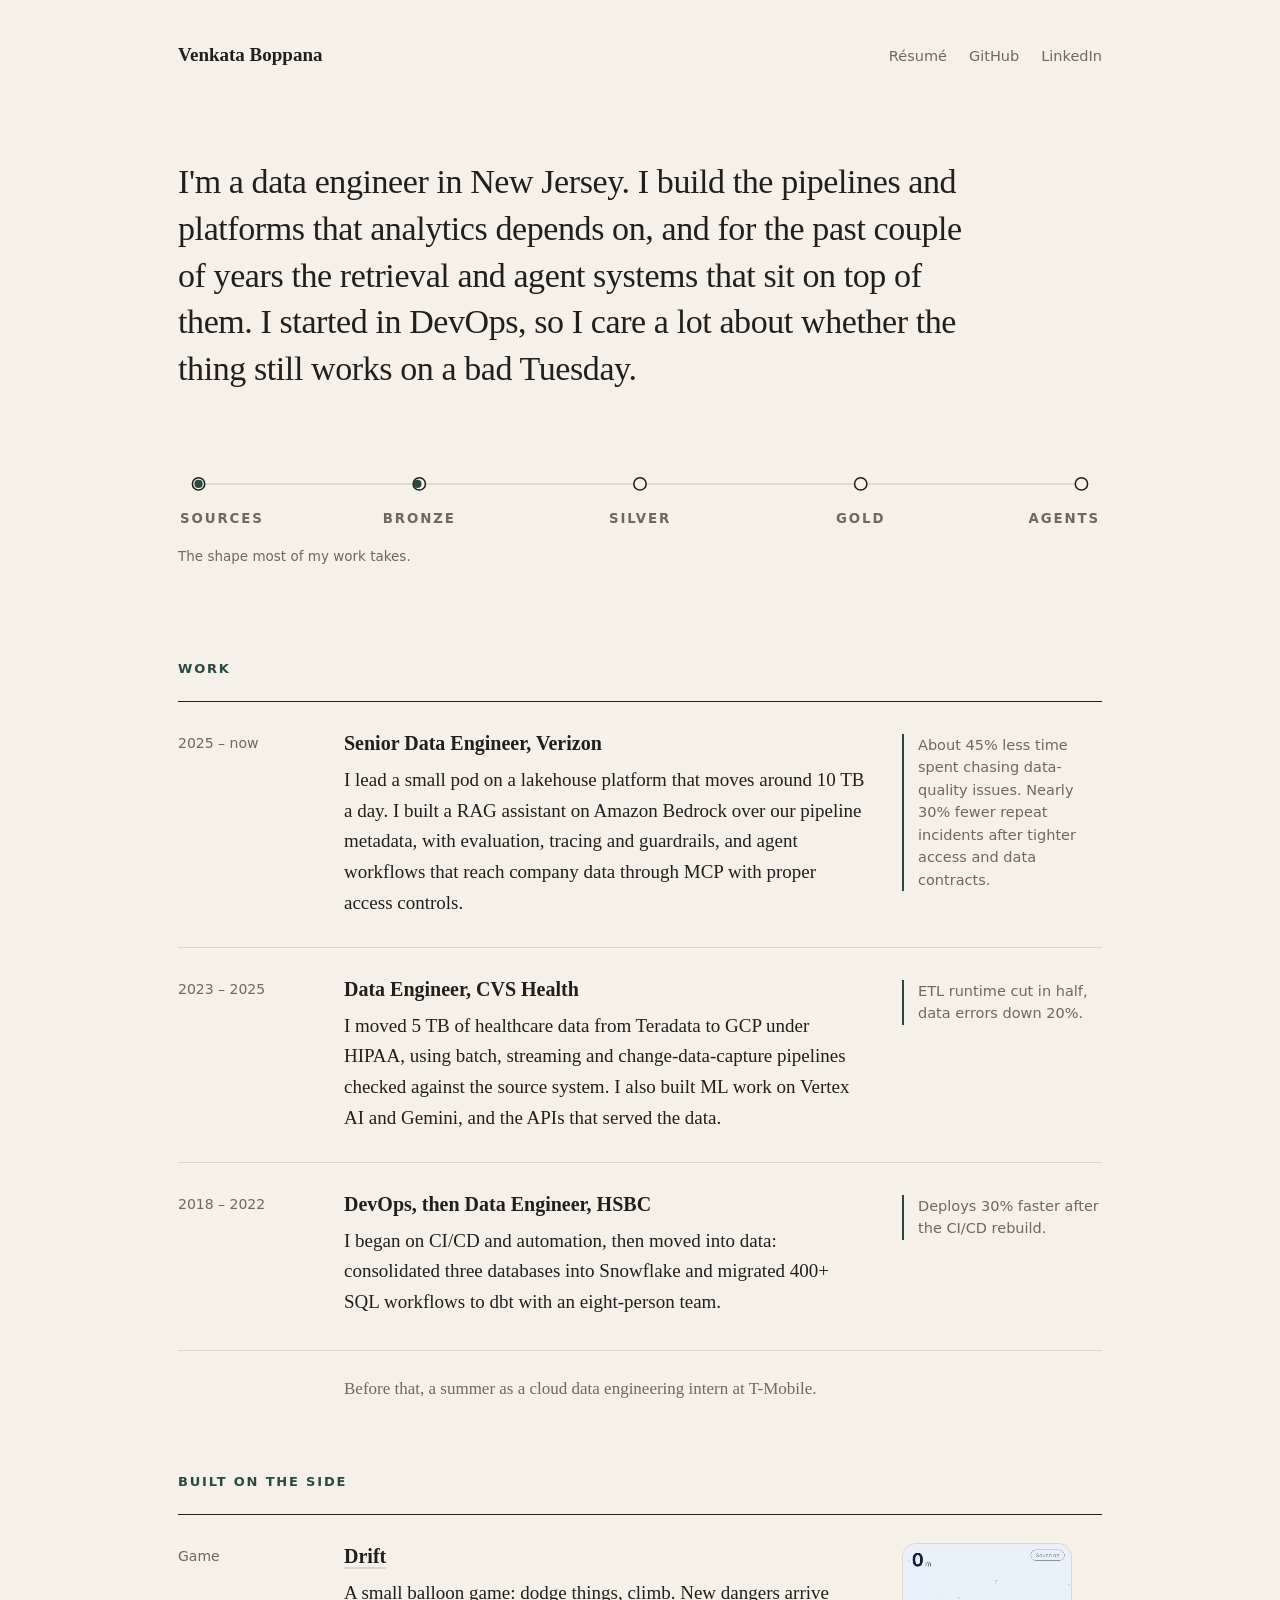
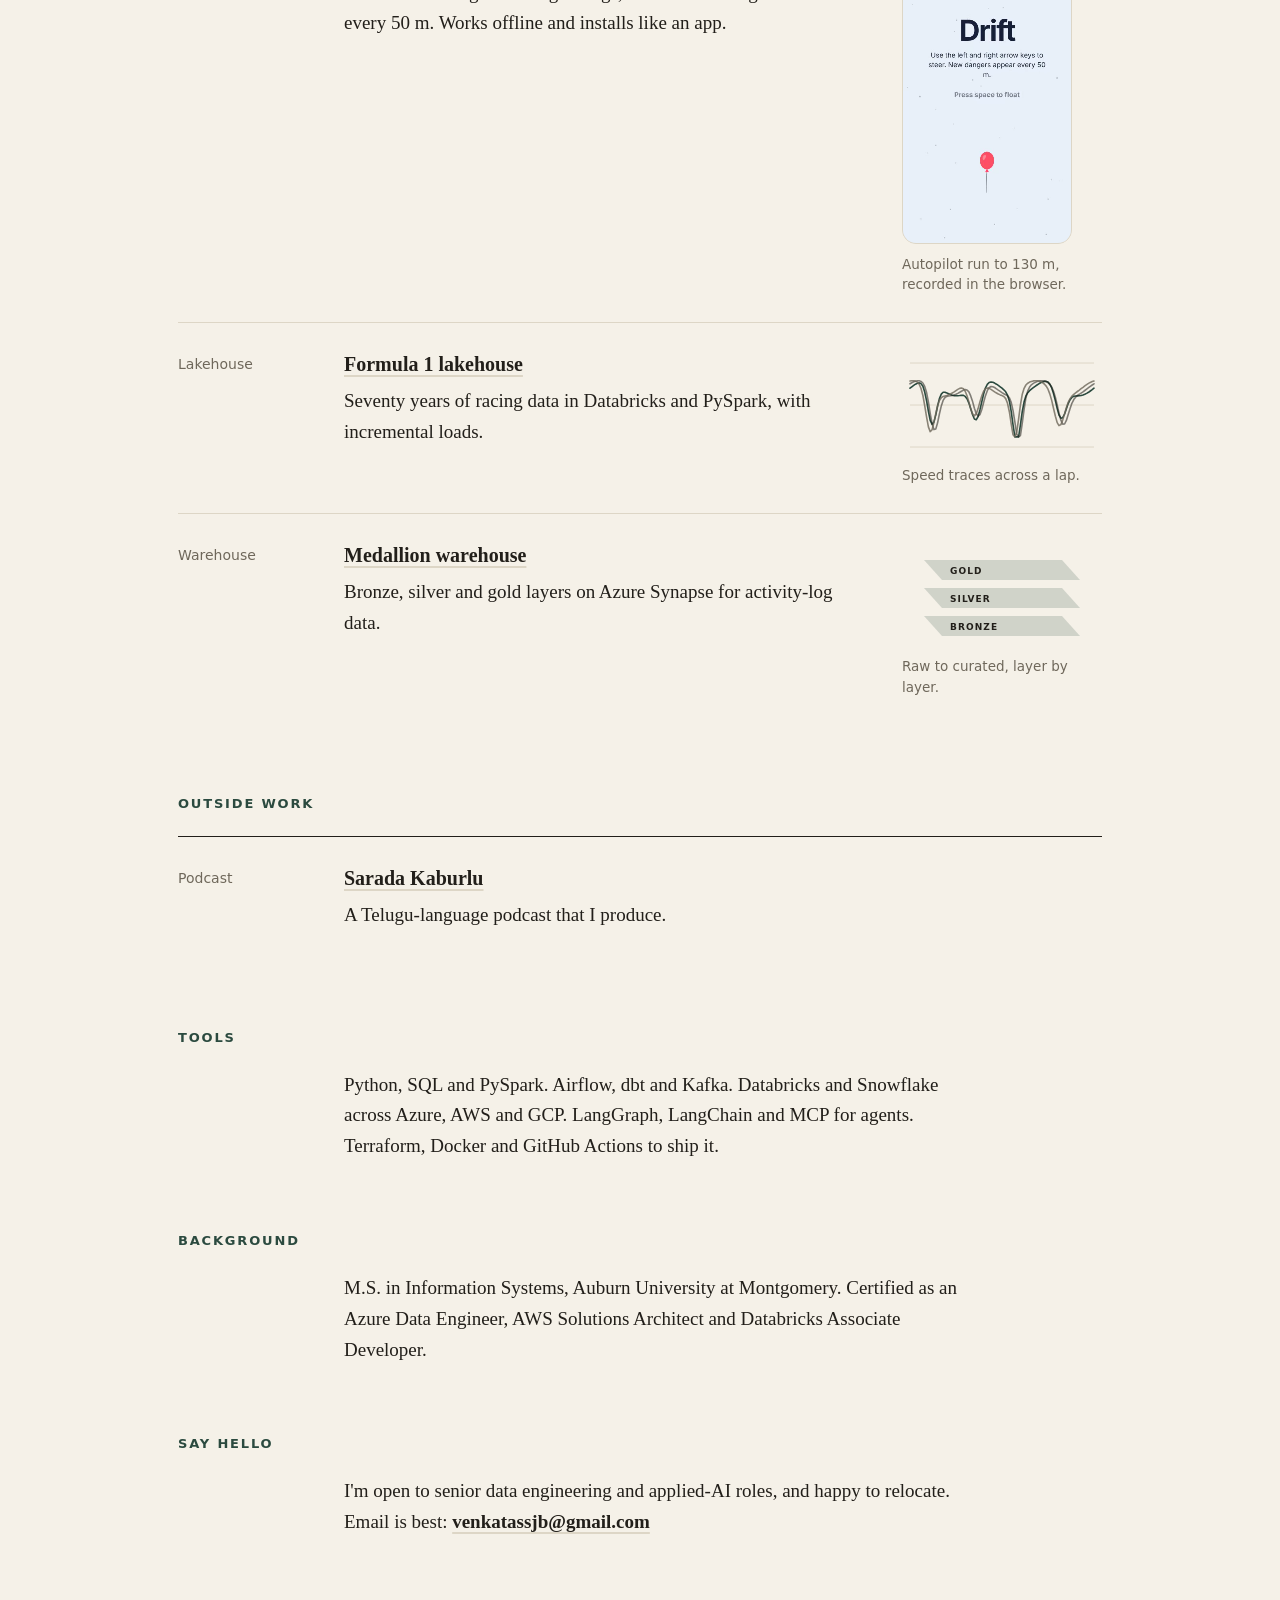
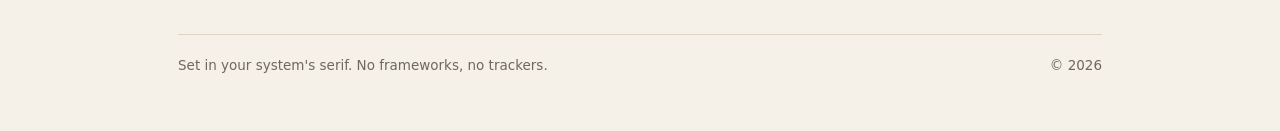
==== commit 24acd574: "Add motion graphics, Drift capture, podcast; update LinkedIn link Co-Authored-By: Claude Sonnet 5.5 " ====
--- a/index.html
+++ b/index.html
@@ -18,7 +18,7 @@
       <nav aria-label="Primary">
         <a href="Venkata_Boppana_Resume.pdf">Résumé</a>
         <a href="https://github.com/VenkataSathyaBoppana" target="_blank" rel="noopener">GitHub</a>
-        <a href="https://www.linkedin.com/in/venkata-sathya-sai-jashwanth-boppana/" target="_blank" rel="noopener">LinkedIn</a>
+        <a href="https://www.linkedin.com/in/venkataboppana/" target="_blank" rel="noopener">LinkedIn</a>
       </nav>
     </header>
 
@@ -26,6 +26,31 @@
       <p class="intro">
         I'm a data engineer in New Jersey. I build the pipelines and platforms that analytics depends on, and for the past couple of years the retrieval and agent systems that sit on top of them. I started in DevOps, so I care a lot about whether the thing still works on a bad Tuesday.
       </p>
+
+      <figure class="flow">
+        <svg viewBox="0 0 900 84" role="img" aria-label="Animated diagram: data moving from sources through bronze, silver and gold layers to agents and dashboards">
+          <line x1="20" y1="34" x2="880" y2="34" class="rail"/>
+          <g class="nodes">
+            <circle cx="20" cy="34" r="6" style="animation-delay:0s"/>
+            <circle cx="235" cy="34" r="6" style="animation-delay:2s"/>
+            <circle cx="450" cy="34" r="6" style="animation-delay:0s"/>
+            <circle cx="665" cy="34" r="6" style="animation-delay:2s"/>
+            <circle cx="880" cy="34" r="6" style="animation-delay:0s"/>
+          </g>
+          <g class="dots">
+            <circle cx="20" cy="34" r="4"><animateMotion dur="8s" repeatCount="indefinite" path="M0,0 H860"/></circle>
+            <circle cx="20" cy="34" r="4"><animateMotion dur="8s" begin="4s" repeatCount="indefinite" path="M0,0 H860"/></circle>
+          </g>
+          <g class="lbl">
+            <text x="2" y="72" text-anchor="start">Sources</text>
+            <text x="235" y="72" text-anchor="middle">Bronze</text>
+            <text x="450" y="72" text-anchor="middle">Silver</text>
+            <text x="665" y="72" text-anchor="middle">Gold</text>
+            <text x="898" y="72" text-anchor="end">Agents</text>
+          </g>
+        </svg>
+        <figcaption>The shape most of my work takes.</figcaption>
+      </figure>
 
       <h2>Work</h2>
 
@@ -59,20 +84,65 @@
       <p class="aside-line">Before that, a summer as a cloud data engineering intern at T-Mobile.</p>
 
       <h2>Built on the side</h2>
-      <ul class="plain">
-        <li>
-          <a href="drift/">Drift</a>
-          <span>A small balloon game: dodge things, climb. Works offline and installs like an app.</span>
-        </li>
-        <li>
-          <a href="https://github.com/VenkataSathyaBoppana/Databricks_Project_On_Formula1" target="_blank" rel="noopener">Formula 1 lakehouse</a>
-          <span>Seventy years of racing data in Databricks and PySpark, with incremental loads.</span>
-        </li>
-        <li>
-          <a href="https://github.com/VenkataSathyaBoppana/DataWareHouse_Activity" target="_blank" rel="noopener">Medallion warehouse</a>
-          <span>Bronze, silver and gold layers on Azure Synapse for activity-log data.</span>
-        </li>
-      </ul>
+
+      <article class="proj">
+        <div class="when">Game</div>
+        <div class="body">
+          <h3><a href="drift/">Drift</a></h3>
+          <p>A small balloon game: dodge things, climb. New dangers arrive every 50&nbsp;m. Works offline and installs like an app.</p>
+        </div>
+        <figure class="media phone">
+          <video muted loop playsinline preload="metadata" poster="media/drift-poster.jpg" aria-label="Screen capture of Drift: a red balloon dodging rows of spikes while climbing past 130 metres">
+            <source src="media/drift-capture.webm" type="video/webm">
+            <source src="media/drift-capture.mp4" type="video/mp4">
+          </video>
+          <figcaption>Autopilot run to 130&nbsp;m, recorded in the browser.</figcaption>
+        </figure>
+      </article>
+
+      <article class="proj">
+        <div class="when">Lakehouse</div>
+        <div class="body">
+          <h3><a href="https://github.com/VenkataSathyaBoppana/Databricks_Project_On_Formula1" target="_blank" rel="noopener">Formula 1 lakehouse</a></h3>
+          <p>Seventy years of racing data in Databricks and PySpark, with incremental loads.</p>
+        </div>
+        <figure class="media">
+          <svg viewBox="0 0 200 104" role="img" aria-label="Three animated speed traces over one lap, dipping at the braking zones">
+            <g class="grid"><line x1="8" y1="12" x2="192" y2="12"/><line x1="8" y1="54" x2="192" y2="54"/><line x1="8" y1="96" x2="192" y2="96"/></g>
+            <g class="trace"><path d="M8.0,37.2 L9.8,35.8 L11.7,34.4 L13.5,33.2 L15.4,32.3 L17.2,31.9 L19.0,32.6 L20.9,35.3 L22.7,41.0 L24.6,49.8 L26.4,60.3 L28.2,69.3 L30.1,73.4 L31.9,71.1 L33.8,63.9 L35.6,55.0 L37.4,47.6 L39.3,43.1 L41.1,41.3 L43.0,41.2 L44.8,41.9 L46.6,42.8 L48.5,43.6 L50.3,44.2 L52.2,44.6 L54.0,44.8 L55.8,44.7 L57.7,44.5 L59.5,44.2 L61.4,44.4 L63.2,45.4 L65.0,47.8 L66.9,52.1 L68.7,57.8 L70.6,63.7 L72.4,68.0 L74.2,68.8 L76.1,65.5 L77.9,58.9 L79.8,50.7 L81.6,43.0 L83.4,37.1 L85.3,33.4 L87.1,31.5 L89.0,31.0 L90.8,31.3 L92.6,32.1 L94.5,33.2 L96.3,34.4 L98.2,35.8 L100.0,37.2 L101.8,38.8 L103.7,40.8 L105.5,44.1 L107.4,50.2 L109.2,60.3 L111.0,73.7 L112.9,85.9 L114.7,85.9 L116.6,85.9 L118.4,74.0 L120.2,60.8 L122.1,50.8 L123.9,44.9 L125.8,41.7 L127.6,39.7 L129.4,38.2 L131.3,36.7 L133.1,35.3 L135.0,34.0 L136.8,32.8 L138.6,31.7 L140.5,30.9 L142.3,30.4 L144.2,30.4 L146.0,31.1 L147.8,33.1 L149.7,36.9 L151.5,42.6 L153.4,49.9 L155.2,57.6 L157.0,64.0 L158.9,67.2 L160.7,66.7 L162.6,63.0 L164.4,57.7 L166.2,52.6 L168.1,48.7 L169.9,46.4 L171.8,45.3 L173.6,45.0 L175.4,44.9 L177.3,44.8 L179.1,44.5 L181.0,44.0 L182.8,43.3 L184.6,42.4 L186.5,41.3 L188.3,40.0 L190.2,38.6 L192.0,37.2" pathLength="1" style="animation-delay:0.0s"/><path d="M8.0,32.8 L9.8,31.7 L11.7,30.8 L13.5,30.2 L15.4,29.8 L17.2,29.8 L19.0,30.4 L20.9,32.0 L22.7,35.4 L24.6,41.6 L26.4,51.0 L28.2,62.3 L30.1,72.7 L31.9,78.6 L33.8,78.0 L35.6,71.8 L37.4,63.0 L39.3,54.9 L41.1,49.4 L43.0,46.5 L44.8,45.4 L46.6,45.0 L48.5,44.8 L50.3,44.5 L52.2,44.0 L54.0,43.3 L55.8,42.4 L57.7,41.3 L59.5,40.2 L61.4,39.1 L63.2,38.6 L65.0,39.0 L66.9,40.9 L68.7,44.9 L70.6,50.6 L72.4,57.2 L74.2,62.6 L76.1,65.1 L77.9,63.6 L79.8,58.5 L81.6,51.6 L83.4,44.9 L85.3,39.7 L87.1,36.7 L89.0,35.5 L90.8,35.7 L92.6,36.5 L94.5,37.8 L96.3,39.1 L98.2,40.4 L100.0,41.6 L101.8,42.7 L103.7,43.7 L105.5,44.9 L107.4,46.9 L109.2,51.3 L111.0,59.4 L112.9,71.2 L114.7,83.0 L116.6,85.9 L118.4,84.7 L120.2,72.7 L122.1,58.4 L123.9,47.0 L125.8,39.8 L127.6,36.0 L129.4,33.8 L131.3,32.4 L133.1,31.4 L135.0,30.6 L136.8,30.0 L138.6,29.7 L140.5,29.7 L142.3,29.9 L144.2,30.5 L146.0,31.6 L147.8,33.3 L149.7,36.0 L151.5,40.3 L153.4,46.4 L155.2,54.0 L157.0,62.2 L158.9,69.2 L160.7,73.1 L162.6,73.0 L164.4,69.4 L166.2,63.6 L168.1,57.5 L169.9,52.3 L171.8,48.6 L173.6,46.2 L175.4,44.5 L177.3,43.3 L179.1,42.1 L181.0,40.9 L182.8,39.5 L184.6,38.1 L186.5,36.7 L188.3,35.3 L190.2,34.0 L192.0,32.8" pathLength="1" style="animation-delay:0.5s"/><path d="M8.0,30.0 L9.8,29.7 L11.7,29.7 L13.5,30.1 L15.4,31.1 L17.2,33.3 L19.0,37.5 L20.9,44.5 L22.7,54.6 L24.6,66.1 L26.4,75.9 L28.2,80.6 L30.1,78.7 L31.9,71.6 L33.8,62.5 L35.6,54.7 L37.4,49.5 L39.3,46.7 L41.1,45.5 L43.0,44.9 L44.8,44.4 L46.6,43.8 L48.5,43.0 L50.3,42.0 L52.2,40.9 L54.0,39.6 L55.8,38.4 L57.7,37.4 L59.5,37.0 L61.4,37.7 L63.2,40.2 L65.0,44.7 L66.9,50.9 L68.7,57.6 L70.6,62.9 L72.4,64.9 L74.2,62.9 L76.1,57.6 L77.9,50.9 L79.8,44.7 L81.6,40.2 L83.4,37.7 L85.3,37.0 L87.1,37.4 L89.0,38.4 L90.8,39.6 L92.6,40.9 L94.5,42.0 L96.3,43.0 L98.2,43.9 L100.0,44.6 L101.8,45.5 L103.7,47.6 L105.5,52.3 L107.4,61.0 L109.2,72.9 L111.0,83.7 L112.9,85.9 L114.7,81.3 L116.6,68.2 L118.4,54.2 L120.2,43.6 L122.1,37.3 L123.9,34.0 L125.8,32.2 L127.6,31.1 L129.4,30.4 L131.3,29.9 L133.1,29.7 L135.0,29.7 L136.8,30.0 L138.6,30.6 L140.5,31.6 L142.3,33.0 L144.2,35.1 L146.0,38.2 L147.8,42.9 L149.7,49.4 L151.5,57.3 L153.4,65.3 L155.2,71.6 L157.0,74.6 L158.9,73.6 L160.7,69.1 L162.6,62.8 L164.4,56.5 L166.2,51.3 L168.1,47.6 L169.9,45.1 L171.8,43.3 L173.6,41.8 L175.4,40.5 L177.3,39.1 L179.1,37.7 L181.0,36.3 L182.8,34.9 L184.6,33.6 L186.5,32.4 L188.3,31.4 L190.2,30.6 L192.0,30.0" pathLength="1" style="animation-delay:1.0s"/></g>
+          </svg>
+          <figcaption>Speed traces across a lap.</figcaption>
+        </figure>
+      </article>
+
+      <article class="proj">
+        <div class="when">Warehouse</div>
+        <div class="body">
+          <h3><a href="https://github.com/VenkataSathyaBoppana/DataWareHouse_Activity" target="_blank" rel="noopener">Medallion warehouse</a></h3>
+          <p>Bronze, silver and gold layers on Azure Synapse for activity-log data.</p>
+        </div>
+        <figure class="media">
+          <svg viewBox="0 0 200 104" role="img" aria-label="Three stacked layers, bronze, silver and gold, lighting up in turn from the bottom">
+            <g class="slabs">
+              <polygon points="22,74 160,74 178,94 40,94" style="animation-delay:0s"/>
+              <polygon points="22,46 160,46 178,66 40,66" style="animation-delay:.8s"/>
+              <polygon points="22,18 160,18 178,38 40,38" style="animation-delay:1.6s"/>
+            </g>
+            <g class="lbl2"><text x="48" y="88">bronze</text><text x="48" y="60">silver</text><text x="48" y="32">gold</text></g>
+          </svg>
+          <figcaption>Raw to curated, layer by layer.</figcaption>
+        </figure>
+      </article>
+
+      <h2>Outside work</h2>
+
+      <article class="proj">
+        <div class="when">Podcast</div>
+        <div class="body">
+          <h3><a href="https://podcastaddict.com/podcast/sarada-kaburlu-telugu-podcast/4714555" target="_blank" rel="noopener">Sarada Kaburlu</a></h3>
+          <p>A Telugu-language podcast that I produce.</p>
+        </div>
+      </article>
 
       <h2>Tools</h2>
       <p class="prose">Python, SQL and PySpark. Airflow, dbt and Kafka. Databricks and Snowflake across Azure, AWS and GCP. LangGraph, LangChain and MCP for agents. Terraform, Docker and GitHub Actions to ship it.</p>
@@ -90,5 +160,16 @@
     </footer>
   </div>
   <script>document.getElementById('yr').textContent = new Date().getFullYear();</script>
+  <script>
+    (function () {
+      var reduce = matchMedia('(prefers-reduced-motion: reduce)').matches;
+      document.querySelectorAll('.media video').forEach(function (v) {
+        if (reduce) { v.controls = true; return; }
+        new IntersectionObserver(function (es) {
+          es.forEach(function (e) { if (e.isIntersecting) v.play().catch(function () {}); else v.pause(); });
+        }, { threshold: .35 }).observe(v);
+      });
+    })();
+  </script>
 </body>
 </html>
--- a/styles.css
+++ b/styles.css
@@ -33,11 +33,11 @@
 .top nav a:hover { color: var(--accent); }
 
 /* intro */
-.intro { font-size: clamp(25px, 3.6vw, 34px); line-height: 1.38; letter-spacing: -.012em; margin: 0 0 96px; max-width: 24em; }
+.intro { font-size: clamp(25px, 3.6vw, 34px); line-height: 1.38; letter-spacing: -.012em; margin: 0 0 56px; max-width: 24em; }
 
 /* section labels sit in the left margin on wide screens */
 h2 { font: 600 13px/1 var(--sans); letter-spacing: .14em; text-transform: uppercase; color: var(--accent); margin: 72px 0 26px; }
-.intro + h2 { margin-top: 0; }
+.flow + h2 { margin-top: 0; }
 
 /* roles: date | text | margin note */
 .role { display: grid; grid-template-columns: 130px minmax(0, 1fr) 200px; column-gap: 36px; padding: 28px 0; border-top: 1px solid var(--rule); }
@@ -48,12 +48,32 @@
 .note { font: 14.5px/1.55 var(--sans); color: var(--muted); border-left: 2px solid var(--accent); padding-left: 14px; align-self: start; margin-top: 4px; }
 .aside-line { margin: 4px 0 0; padding-top: 24px; border-top: 1px solid var(--rule); color: var(--muted); font-size: 17px; padding-left: 166px; }
 
-/* side projects */
-.plain { list-style: none; margin: 0; padding: 0; }
-.plain li { display: grid; grid-template-columns: 296px 1fr; column-gap: 36px; padding: 14px 0; border-top: 1px solid var(--rule); }
-.plain li:first-child { border-top-color: var(--ink); }
-.plain a { font-weight: 600; justify-self: start; padding-left: 166px; margin-left: -166px; }
-.plain span { color: var(--muted); font-size: 17px; }
+
+/* motion + graphics */
+.flow { margin: 0 0 96px; }
+.flow svg { width: 100%; height: auto; display: block; overflow: visible; }
+.flow .rail { stroke: var(--rule); stroke-width: 1.5; }
+.flow .nodes circle { fill: var(--paper); stroke: var(--ink); stroke-width: 1.5; animation: node 4s ease-out infinite; transform-box: fill-box; transform-origin: center; }
+.flow .dots circle { fill: var(--accent); }
+.flow .lbl text { font: 600 13px var(--sans); letter-spacing: .14em; text-transform: uppercase; fill: var(--muted); }
+@keyframes node { 0%, 100% { fill: var(--paper); transform: scale(1); } 6% { fill: var(--accent); transform: scale(1.5); } 30% { fill: var(--paper); transform: scale(1); } }
+figcaption { font: 13.5px/1.5 var(--sans); color: var(--muted); margin-top: 10px; }
+
+.proj { display: grid; grid-template-columns: 130px minmax(0, 1fr) 200px; column-gap: 36px; padding: 28px 0; border-top: 1px solid var(--rule); }
+h2 + .proj { border-top-color: var(--ink); }
+.media { margin: 0; align-self: start; }
+.media svg { width: 100%; height: auto; display: block; }
+.media video { width: 100%; height: auto; display: block; border-radius: 14px; border: 1px solid var(--rule); background: var(--rule); }
+.phone { width: 170px; }
+.grid line { stroke: var(--rule); stroke-width: 1; }
+.trace path { fill: none; stroke-width: 1.6; stroke-linecap: round; stroke-linejoin: round; stroke-dasharray: 1; animation: draw 7s ease-in-out infinite; }
+.trace path:nth-child(1) { stroke: var(--accent); }
+.trace path:nth-child(2) { stroke: var(--ink); opacity: .55; }
+.trace path:nth-child(3) { stroke: var(--muted); opacity: .8; }
+@keyframes draw { 0% { stroke-dashoffset: 1; } 55%, 90% { stroke-dashoffset: 0; } 100% { stroke-dashoffset: 0; opacity: 0; } }
+.slabs polygon { fill: var(--accent); opacity: .18; animation: slab 4.8s ease-in-out infinite; }
+@keyframes slab { 0%, 100% { opacity: .18; } 20%, 40% { opacity: .85; } 60% { opacity: .18; } }
+.lbl2 text { font: 600 9px var(--sans); letter-spacing: .12em; text-transform: uppercase; fill: var(--ink); }
 
 .prose { margin: 0 0 0 166px; max-width: 33em; }
 .mail { font-weight: 600; }
@@ -69,8 +89,10 @@
   .when { line-height: 1.4; }
   .note { margin: 10px 0 0; }
   .aside-line, .prose { padding-left: 0; margin-left: 0; }
-  .plain li { grid-template-columns: 1fr; row-gap: 2px; }
-  .plain a { padding-left: 0; margin-left: 0; }
+  .proj { grid-template-columns: 1fr; row-gap: 6px; }
+  .media { margin-top: 12px; max-width: 240px; }
+  .phone { width: 190px; }
+  .flow .lbl text { font-size: 24px; }
 }
-@media (prefers-reduced-motion: reduce) { html { scroll-behavior: auto; } a { transition: none; } }
+@media (prefers-reduced-motion: reduce) { html { scroll-behavior: auto; } a { transition: none; } .flow .nodes circle, .trace path, .slabs polygon { animation: none; } .trace path { stroke-dashoffset: 0; } .slabs polygon { opacity: .6; } .flow .dots { display: none; } }
 @media print { .top nav { display: none; } body { background: #fff; color: #000; } }
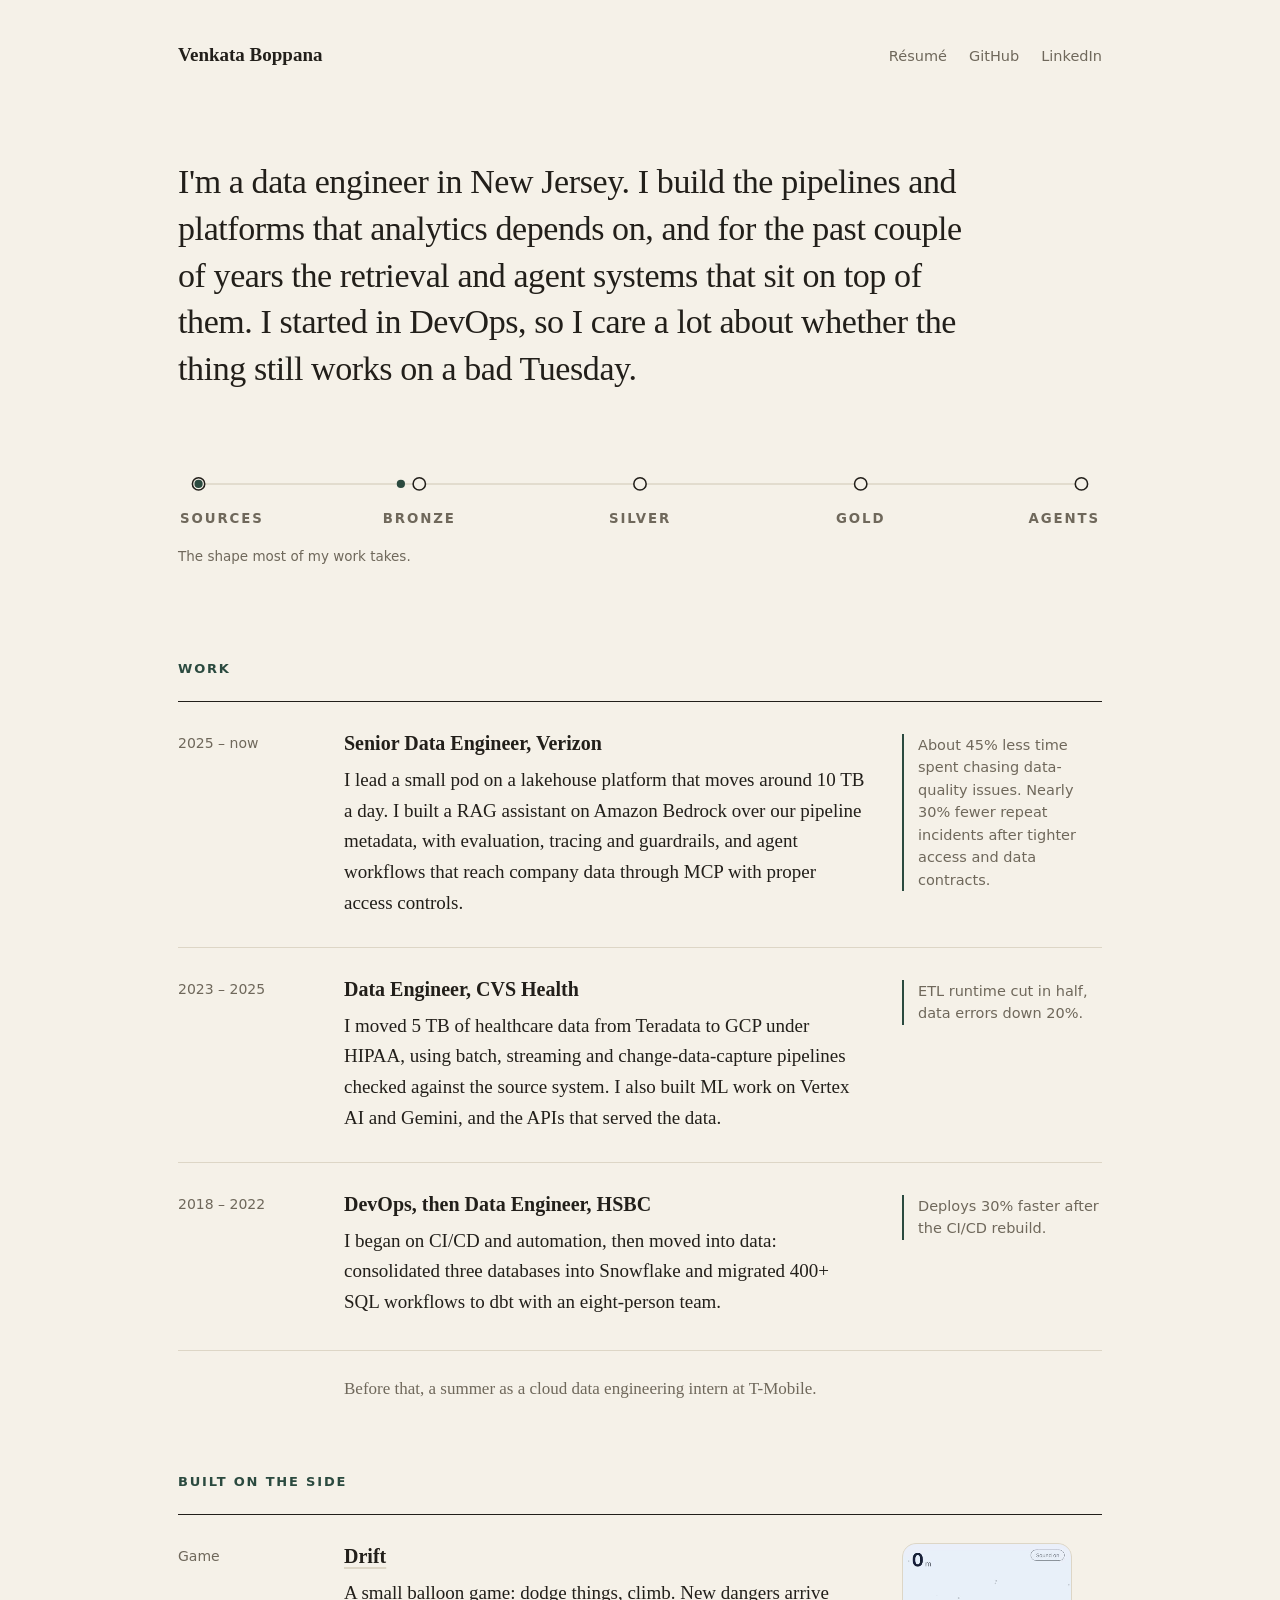
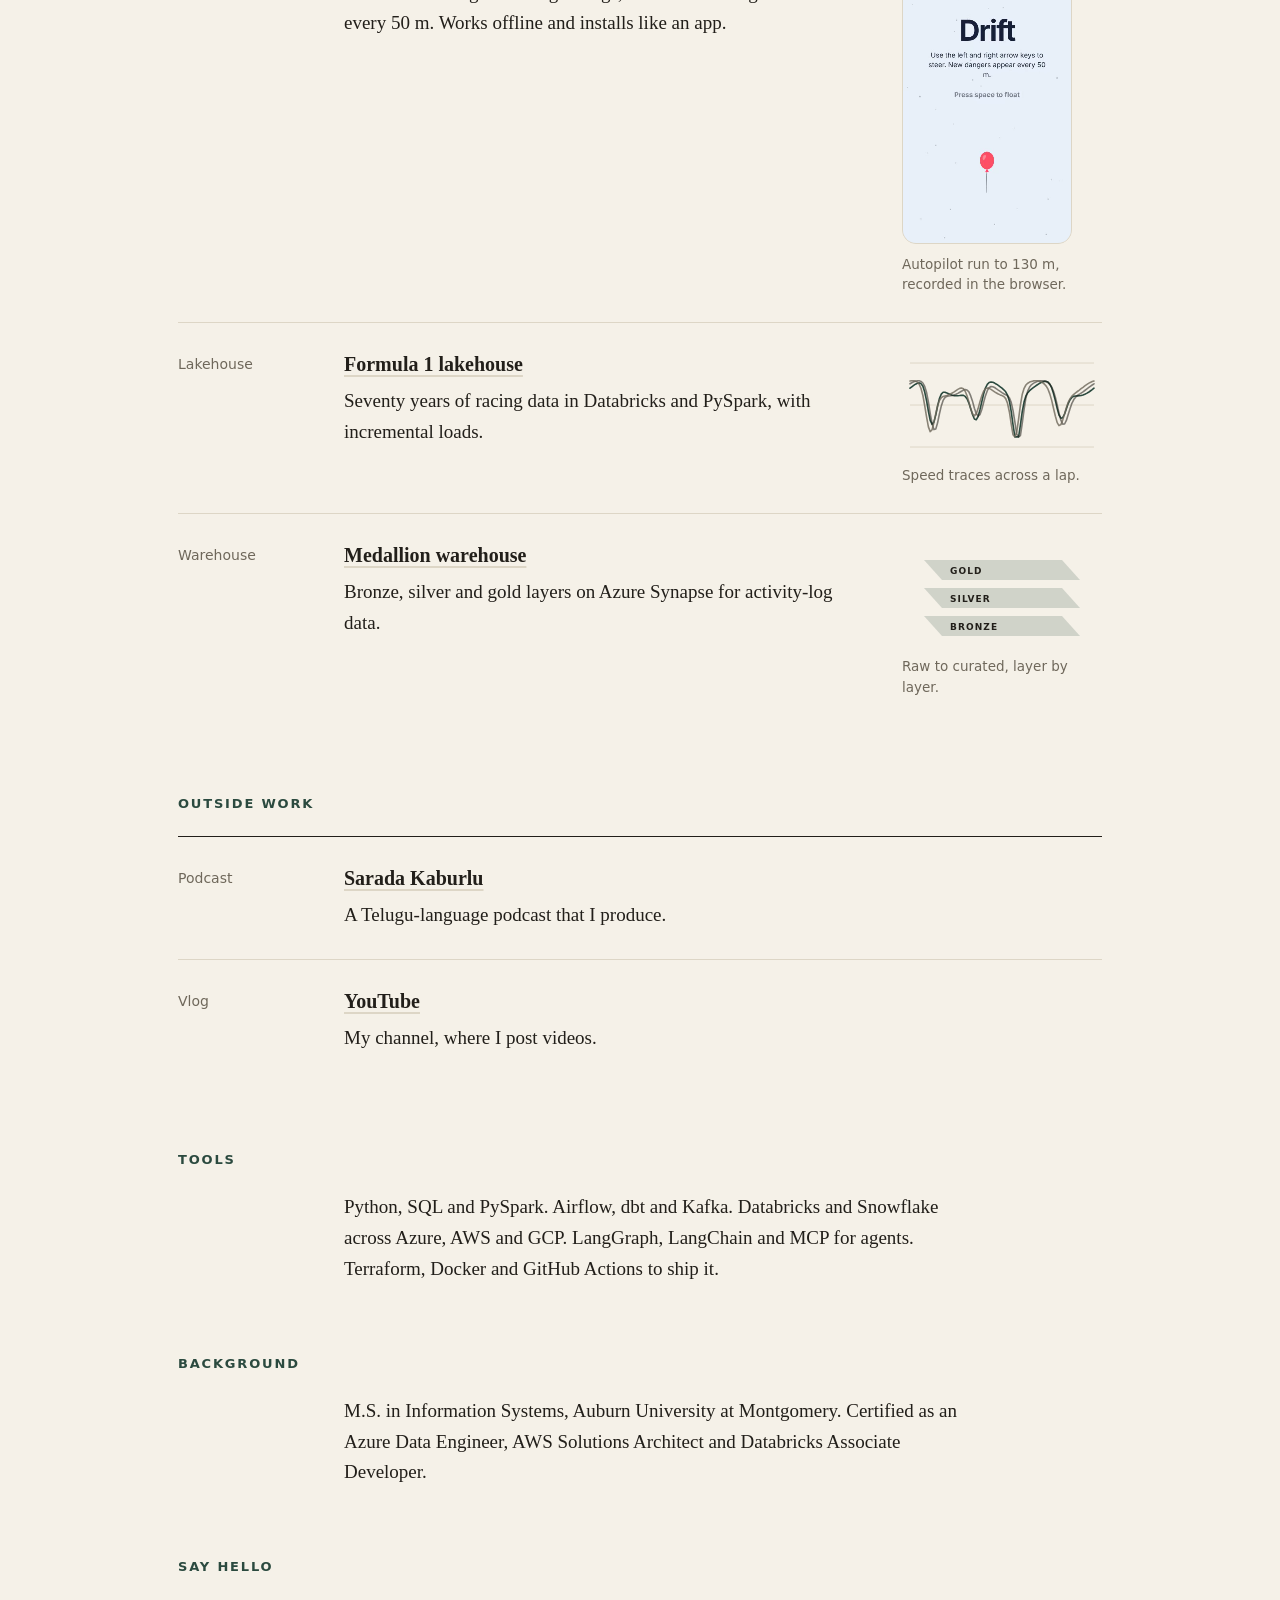
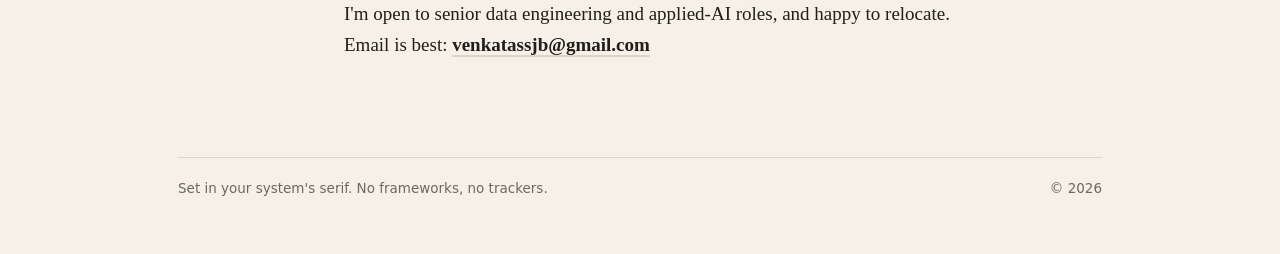
==== commit 8aff9a5f: "Add YouTube channel to Outside work Co-Authored-By: Claude Sonnet 5.5 <noreply@anthropic.com> Claude" ====
--- a/index.html
+++ b/index.html
@@ -144,6 +144,14 @@
         </div>
       </article>
 
+      <article class="proj">
+        <div class="when">Vlog</div>
+        <div class="body">
+          <h3><a href="https://www.youtube.com/@Venkata_Boppana" target="_blank" rel="noopener">YouTube</a></h3>
+          <p>My channel, where I post videos.</p>
+        </div>
+      </article>
+
       <h2>Tools</h2>
       <p class="prose">Python, SQL and PySpark. Airflow, dbt and Kafka. Databricks and Snowflake across Azure, AWS and GCP. LangGraph, LangChain and MCP for agents. Terraform, Docker and GitHub Actions to ship it.</p>
 
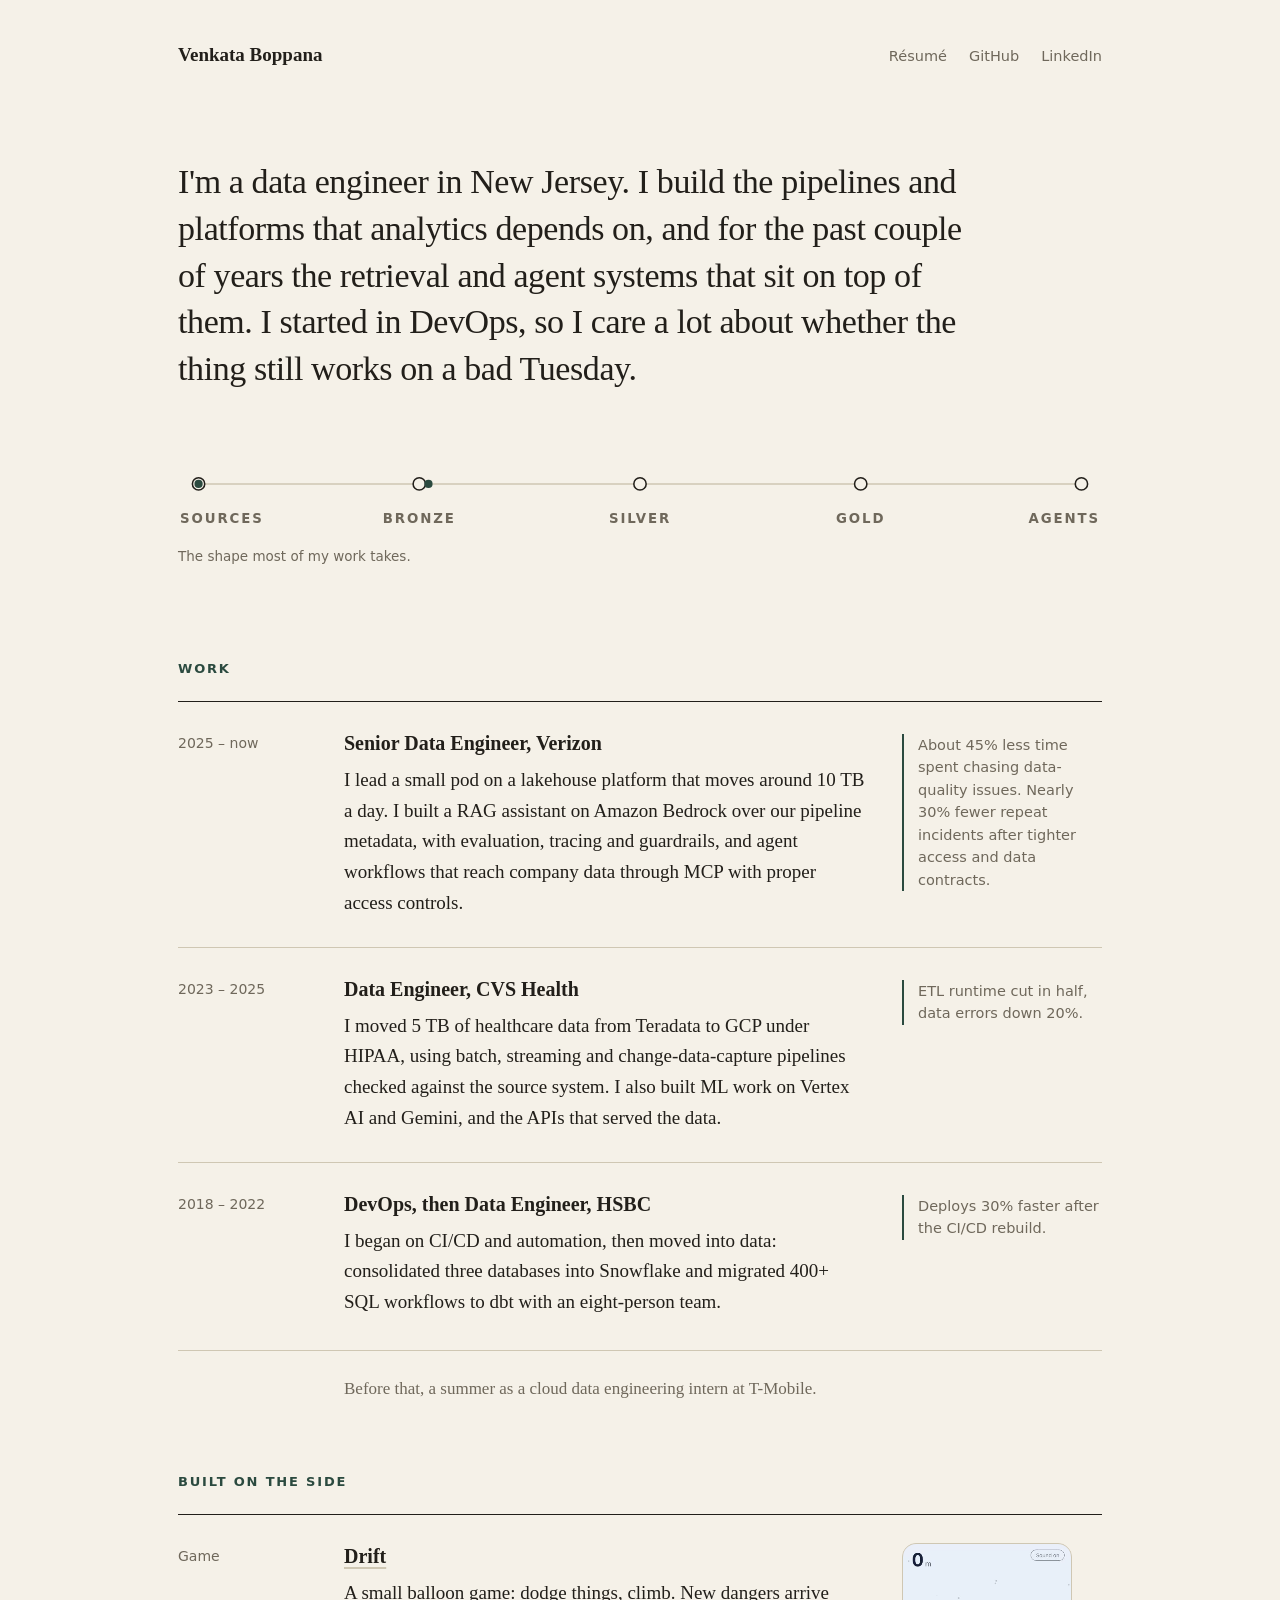
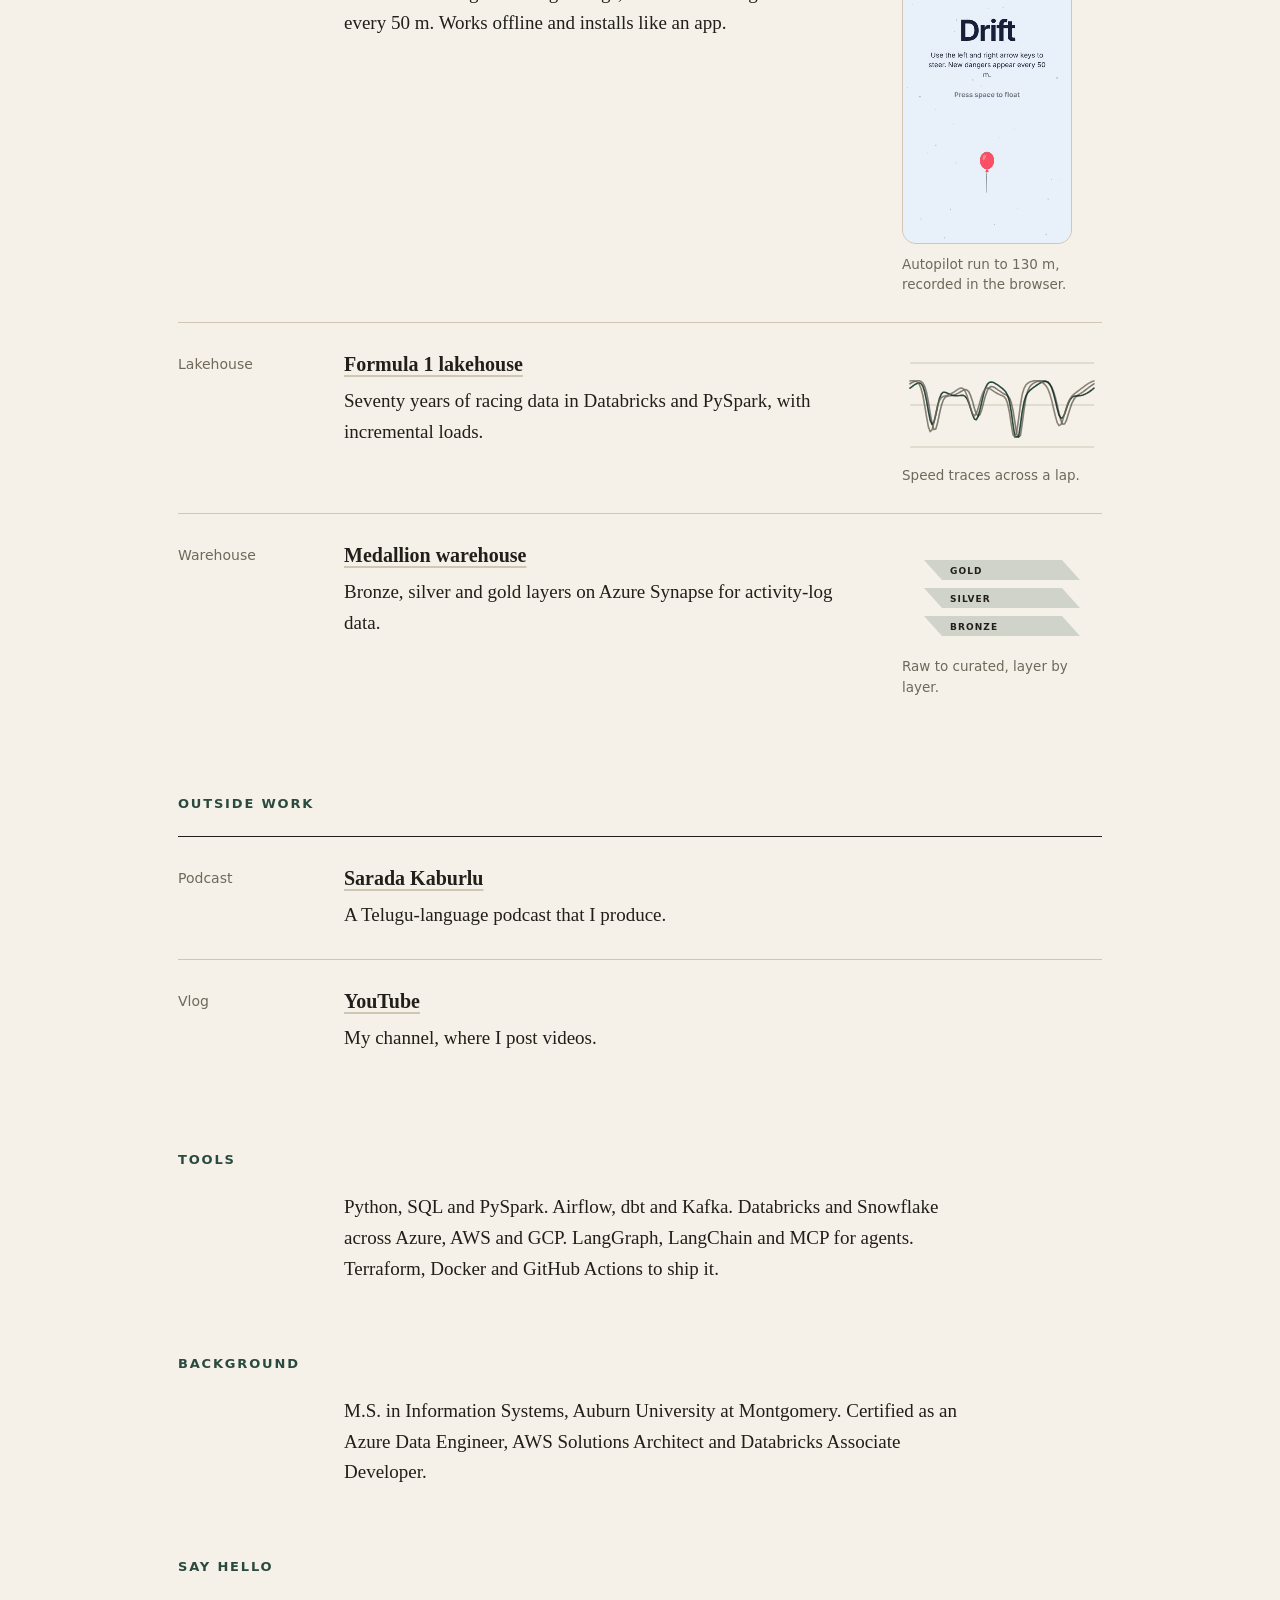
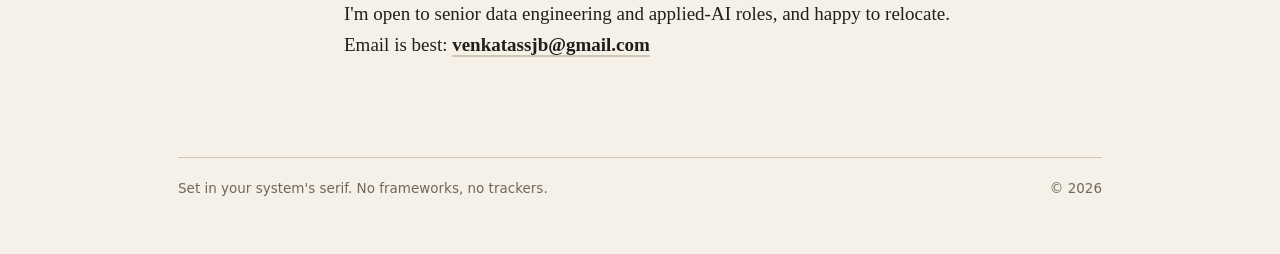
==== commit 15e25566: "Force light theme so the page and graphics stay visible in dark mode Co-Authored-By: Claude Sonnet 5" ====
--- a/index.html
+++ b/index.html
@@ -5,7 +5,7 @@
   <meta name="viewport" content="width=device-width, initial-scale=1">
   <title>Venkata Boppana</title>
   <meta name="description" content="Venkata Boppana is a senior data engineer in New Jersey building data platforms and the retrieval and agent systems that run on them.">
-  <meta name="color-scheme" content="light dark">
+  <meta name="color-scheme" content="light">
   <meta property="og:title" content="Venkata Boppana">
   <meta property="og:description" content="Senior data engineer. Pipelines, platforms, and the retrieval and agent systems on top of them.">
   <link rel="icon" href="data:image/svg+xml,%3Csvg xmlns='http://www.w3.org/2000/svg' viewBox='0 0 64 64'%3E%3Crect width='64' height='64' fill='%23f5f1e8'/%3E%3Ctext x='32' y='45' font-family='Georgia,serif' font-size='38' text-anchor='middle' fill='%232b4a3f'%3Ev%3C/text%3E%3C/svg%3E">
--- a/styles.css
+++ b/styles.css
@@ -1,14 +1,12 @@
 :root {
+  color-scheme: light;
   --paper: #f5f1e8;
   --ink: #221f1a;
   --muted: #6f685b;
-  --rule: #ddd6c6;
+  --rule: #cfc7b3;
   --accent: #2b4a3f;
   --serif: "Iowan Old Style", "Palatino Linotype", Palatino, "Book Antiqua", Georgia, serif;
   --sans: ui-sans-serif, system-ui, -apple-system, "Segoe UI", Roboto, Helvetica, Arial, sans-serif;
-}
-@media (prefers-color-scheme: dark) {
-  :root { --paper: #181713; --ink: #ebe6da; --muted: #9b9486; --rule: #2d2b24; --accent: #9cc4b3; }
 }
 * { box-sizing: border-box; }
 html { scroll-behavior: smooth; }
